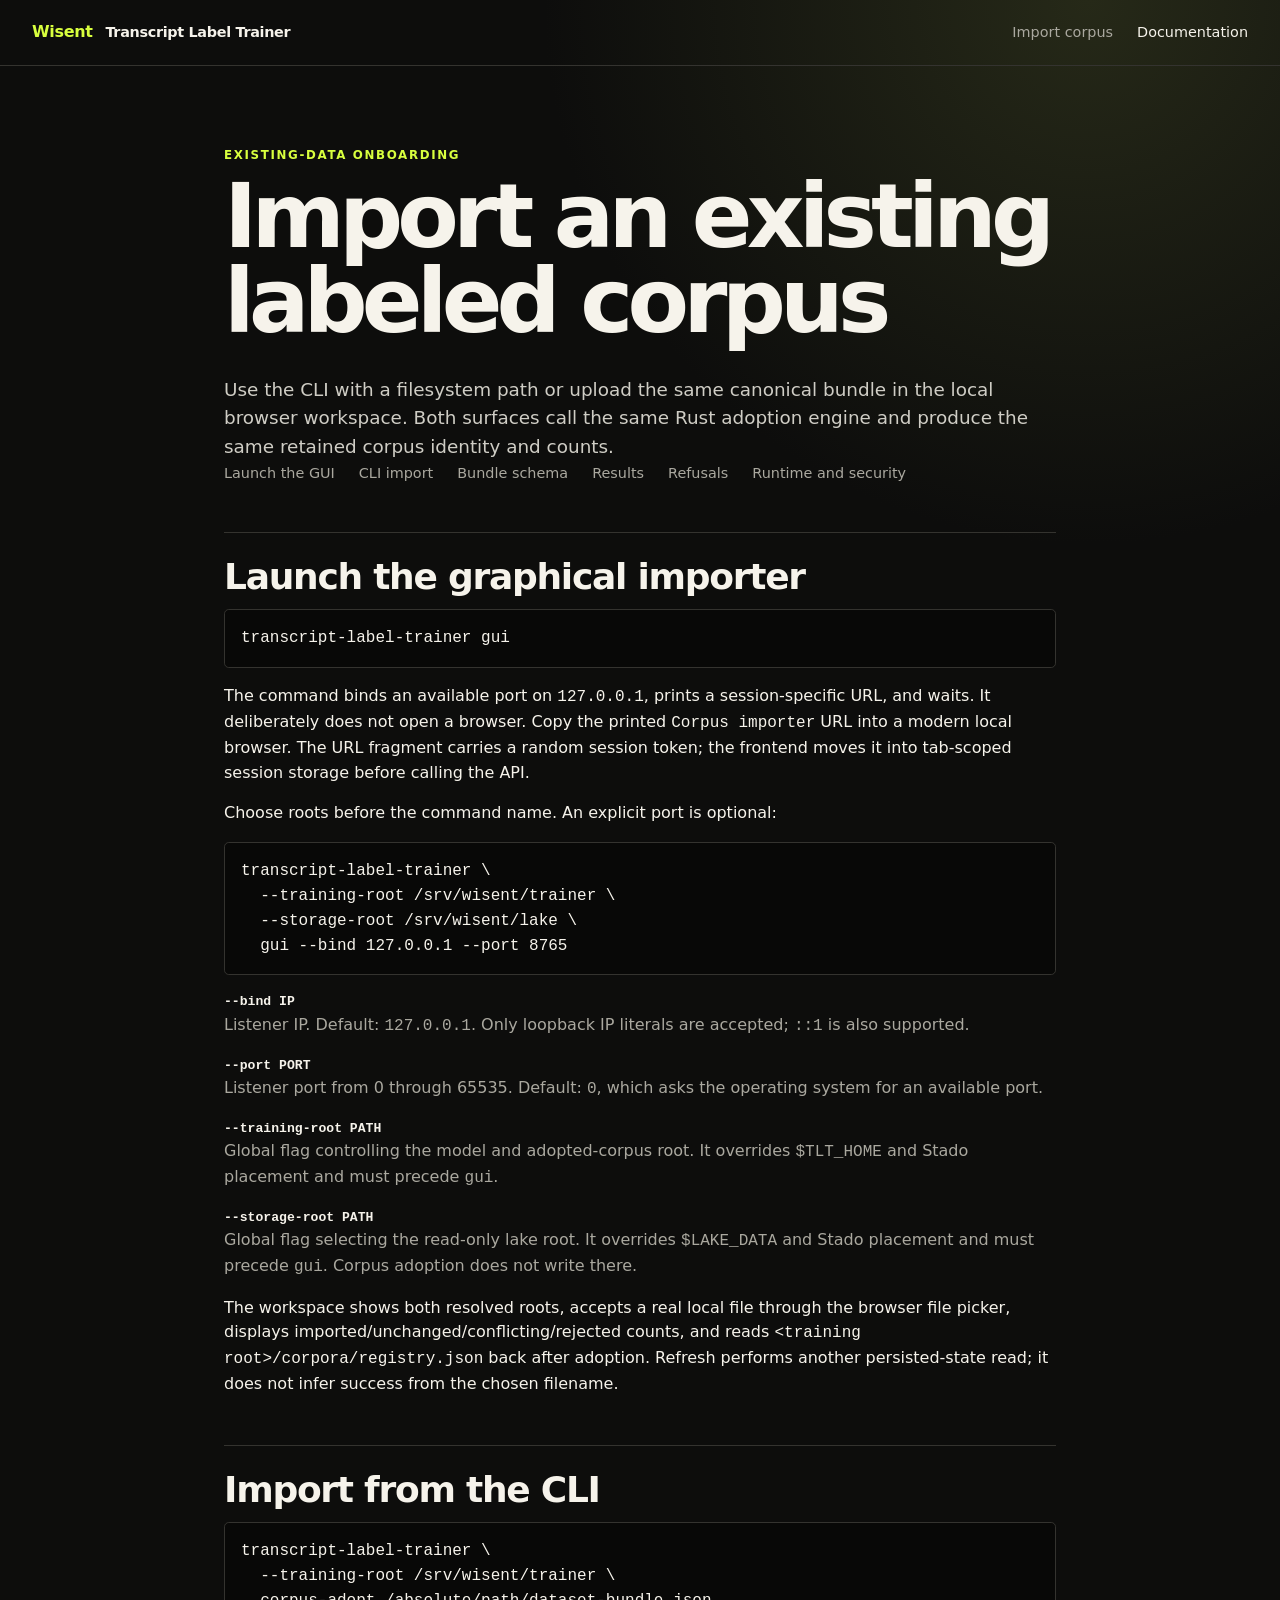
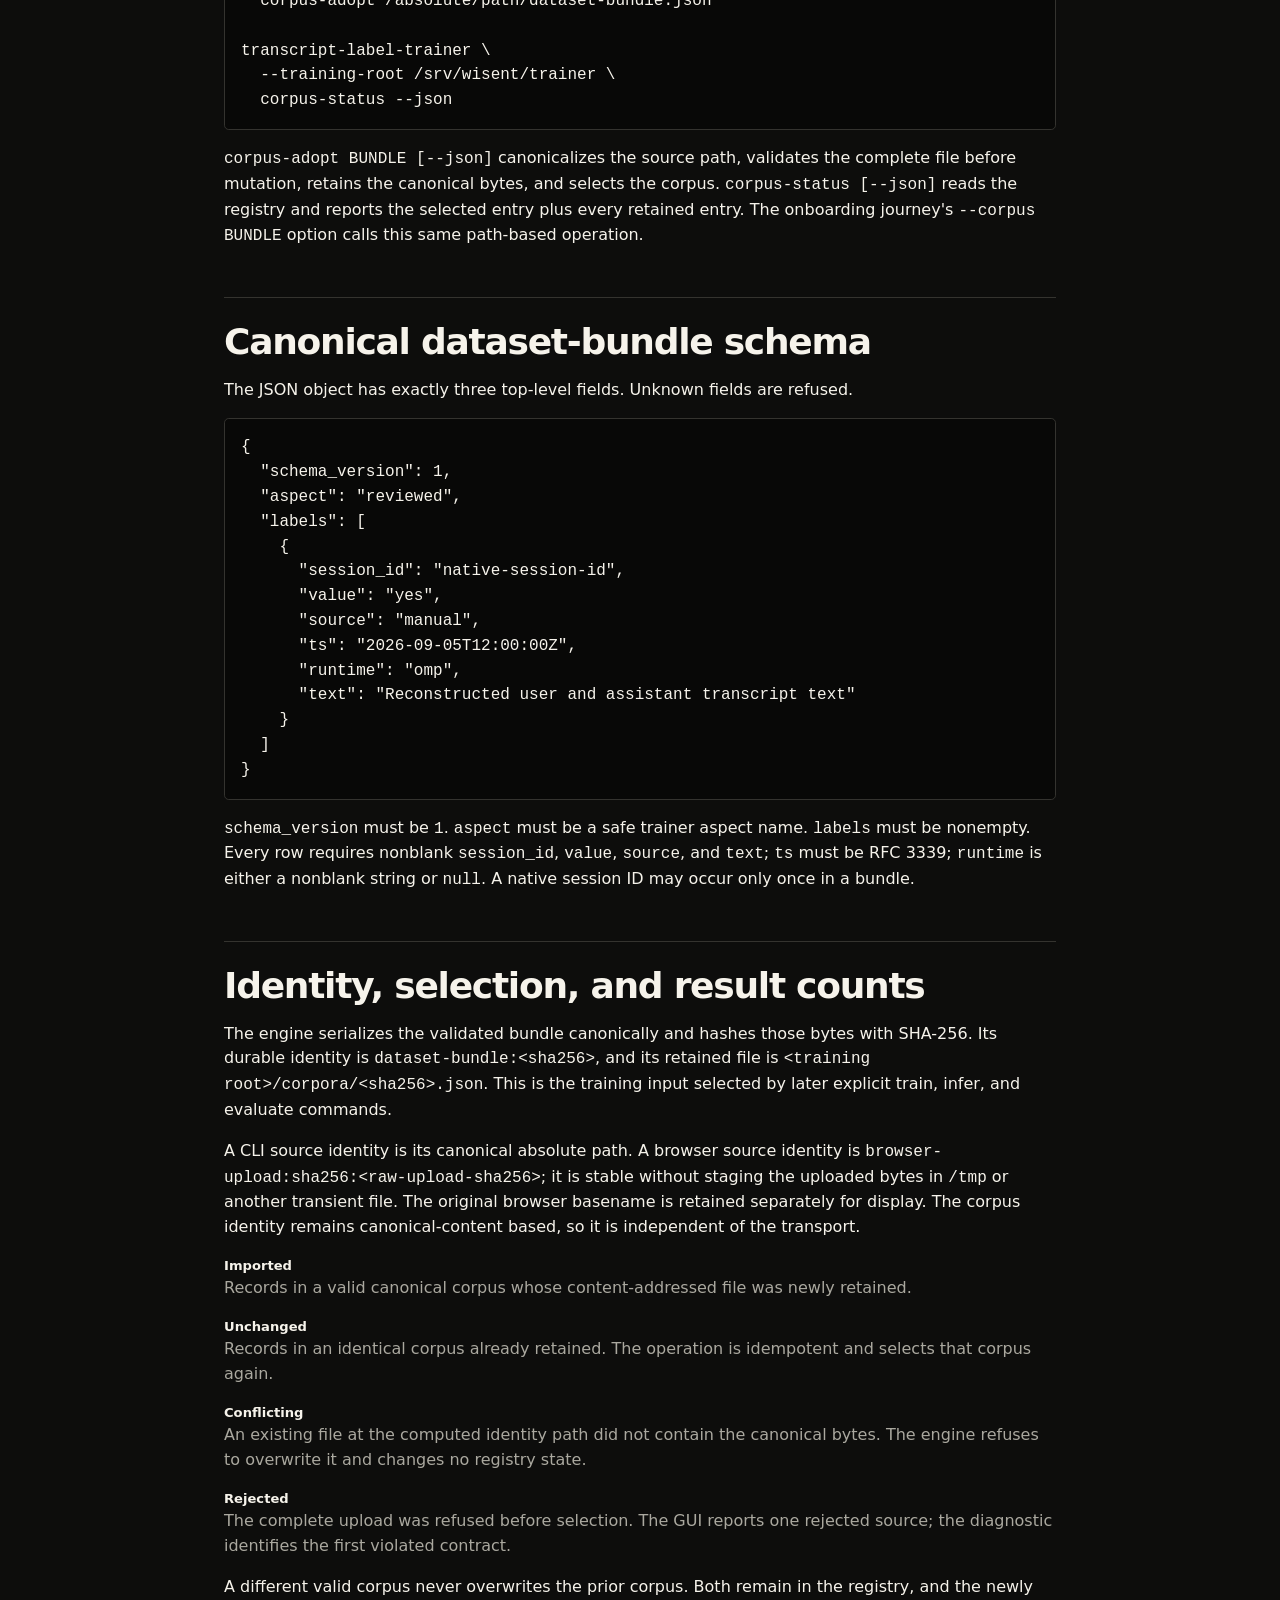
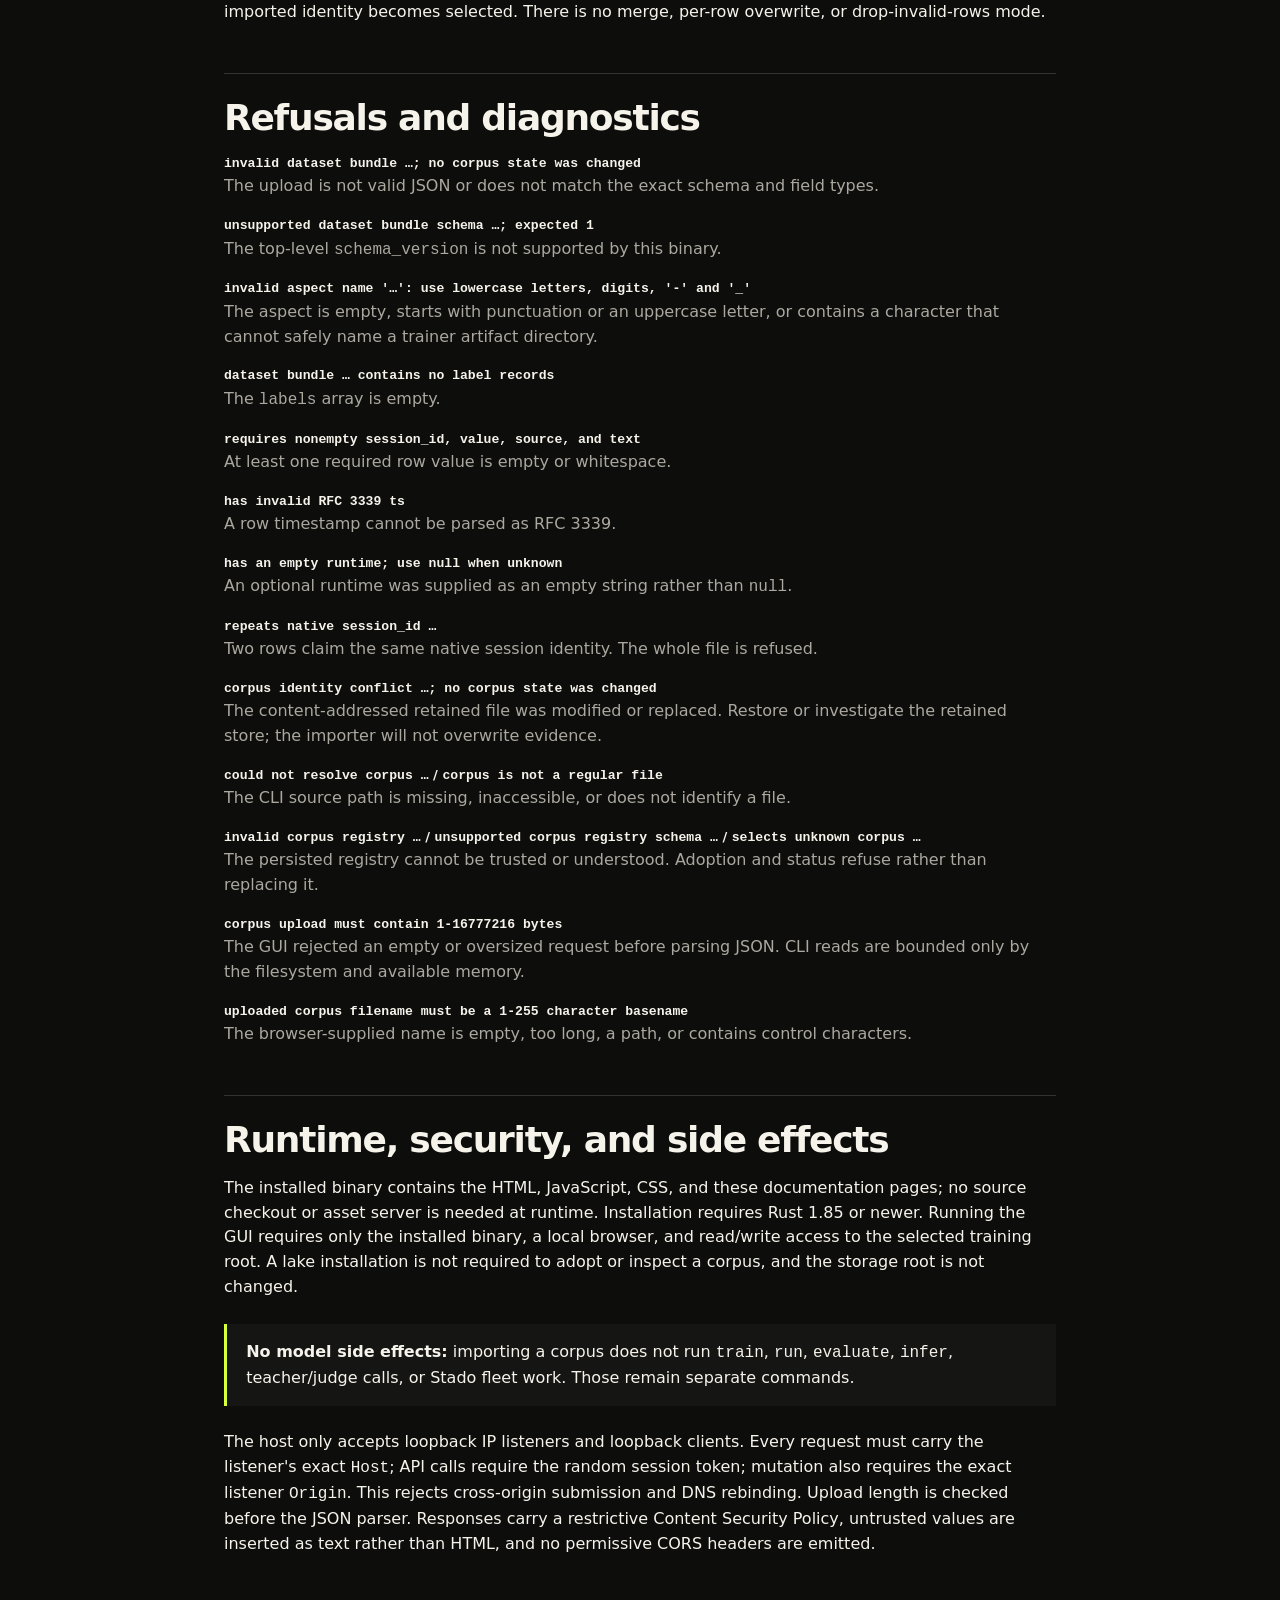
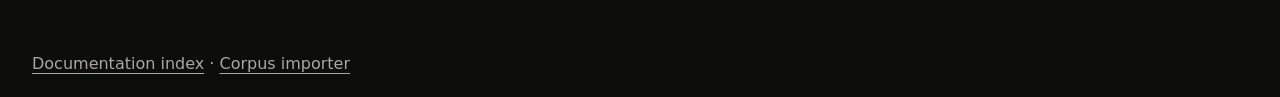
==== docs/corpus-import.html @ 2e47636c "Add graphical corpus importer" ====
<!doctype html>
<html lang="en">
<head>
  <meta charset="utf-8">
  <meta name="viewport" content="width=device-width, initial-scale=1">
  <meta name="color-scheme" content="dark">
  <title>Import an existing corpus · Transcript Label Trainer</title>
  <link rel="stylesheet" href="../web/styles.css">
</head>
<body>
  <a class="skip-link" href="#main">Skip to guide</a>
  <header class="topbar">
    <a class="brand" href="../" aria-label="Transcript Label Trainer corpus importer">Wisent <span>Transcript Label Trainer</span></a>
    <nav aria-label="Primary navigation">
      <a href="../">Import corpus</a>
      <a aria-current="page" href="index.html">Documentation</a>
    </nav>
  </header>
  <main id="main" class="docs-main prose">
    <p class="eyebrow">Existing-data onboarding</p>
    <h1>Import an existing labeled corpus</h1>
    <p class="lede">Use the CLI with a filesystem path or upload the same canonical bundle in the local browser workspace. Both surfaces call the same Rust adoption engine and produce the same retained corpus identity and counts.</p>

    <nav aria-label="On this page">
      <a href="#launch">Launch the GUI</a>
      <a href="#cli">CLI import</a>
      <a href="#schema">Bundle schema</a>
      <a href="#results">Results</a>
      <a href="#refusals">Refusals</a>
      <a href="#runtime">Runtime and security</a>
    </nav>

    <h2 id="launch">Launch the graphical importer</h2>
    <pre><code>transcript-label-trainer gui</code></pre>
    <p>The command binds an available port on <code>127.0.0.1</code>, prints a session-specific URL, and waits. It deliberately does not open a browser. Copy the printed <code>Corpus importer</code> URL into a modern local browser. The URL fragment carries a random session token; the frontend moves it into tab-scoped session storage before calling the API.</p>
    <p>Choose roots before the command name. An explicit port is optional:</p>
    <pre><code>transcript-label-trainer \
  --training-root /srv/wisent/trainer \
  --storage-root /srv/wisent/lake \
  gui --bind 127.0.0.1 --port 8765</code></pre>
    <dl class="refusals">
      <dt><code>--bind IP</code></dt><dd>Listener IP. Default: <code>127.0.0.1</code>. Only loopback IP literals are accepted; <code>::1</code> is also supported.</dd>
      <dt><code>--port PORT</code></dt><dd>Listener port from 0 through 65535. Default: <code>0</code>, which asks the operating system for an available port.</dd>
      <dt><code>--training-root PATH</code></dt><dd>Global flag controlling the model and adopted-corpus root. It overrides <code>$TLT_HOME</code> and Stado placement and must precede <code>gui</code>.</dd>
      <dt><code>--storage-root PATH</code></dt><dd>Global flag selecting the read-only lake root. It overrides <code>$LAKE_DATA</code> and Stado placement and must precede <code>gui</code>. Corpus adoption does not write there.</dd>
    </dl>
    <p>The workspace shows both resolved roots, accepts a real local file through the browser file picker, displays imported/unchanged/conflicting/rejected counts, and reads <code>&lt;training root&gt;/corpora/registry.json</code> back after adoption. Refresh performs another persisted-state read; it does not infer success from the chosen filename.</p>

    <h2 id="cli">Import from the CLI</h2>
    <pre><code>transcript-label-trainer \
  --training-root /srv/wisent/trainer \
  corpus-adopt /absolute/path/dataset-bundle.json

transcript-label-trainer \
  --training-root /srv/wisent/trainer \
  corpus-status --json</code></pre>
    <p><code>corpus-adopt BUNDLE [--json]</code> canonicalizes the source path, validates the complete file before mutation, retains the canonical bytes, and selects the corpus. <code>corpus-status [--json]</code> reads the registry and reports the selected entry plus every retained entry. The onboarding journey's <code>--corpus BUNDLE</code> option calls this same path-based operation.</p>

    <h2 id="schema">Canonical dataset-bundle schema</h2>
    <p>The JSON object has exactly three top-level fields. Unknown fields are refused.</p>
    <pre><code>{
  "schema_version": 1,
  "aspect": "reviewed",
  "labels": [
    {
      "session_id": "native-session-id",
      "value": "yes",
      "source": "manual",
      "ts": "2026-09-05T12:00:00Z",
      "runtime": "omp",
      "text": "Reconstructed user and assistant transcript text"
    }
  ]
}</code></pre>
    <p><code>schema_version</code> must be <code>1</code>. <code>aspect</code> must be a safe trainer aspect name. <code>labels</code> must be nonempty. Every row requires nonblank <code>session_id</code>, <code>value</code>, <code>source</code>, and <code>text</code>; <code>ts</code> must be RFC 3339; <code>runtime</code> is either a nonblank string or <code>null</code>. A native session ID may occur only once in a bundle.</p>

    <h2 id="results">Identity, selection, and result counts</h2>
    <p>The engine serializes the validated bundle canonically and hashes those bytes with SHA-256. Its durable identity is <code>dataset-bundle:&lt;sha256&gt;</code>, and its retained file is <code>&lt;training root&gt;/corpora/&lt;sha256&gt;.json</code>. This is the training input selected by later explicit train, infer, and evaluate commands.</p>
    <p>A CLI source identity is its canonical absolute path. A browser source identity is <code>browser-upload:sha256:&lt;raw-upload-sha256&gt;</code>; it is stable without staging the uploaded bytes in <code>/tmp</code> or another transient file. The original browser basename is retained separately for display. The corpus identity remains canonical-content based, so it is independent of the transport.</p>
    <dl class="refusals">
      <dt>Imported</dt><dd>Records in a valid canonical corpus whose content-addressed file was newly retained.</dd>
      <dt>Unchanged</dt><dd>Records in an identical corpus already retained. The operation is idempotent and selects that corpus again.</dd>
      <dt>Conflicting</dt><dd>An existing file at the computed identity path did not contain the canonical bytes. The engine refuses to overwrite it and changes no registry state.</dd>
      <dt>Rejected</dt><dd>The complete upload was refused before selection. The GUI reports one rejected source; the diagnostic identifies the first violated contract.</dd>
    </dl>
    <p>A different valid corpus never overwrites the prior corpus. Both remain in the registry, and the newly imported identity becomes selected. There is no merge, per-row overwrite, or drop-invalid-rows mode.</p>

    <h2 id="refusals">Refusals and diagnostics</h2>
    <dl class="refusals">
      <dt><code>invalid dataset bundle …; no corpus state was changed</code></dt><dd>The upload is not valid JSON or does not match the exact schema and field types.</dd>
      <dt><code>unsupported dataset bundle schema …; expected 1</code></dt><dd>The top-level <code>schema_version</code> is not supported by this binary.</dd>
      <dt><code>invalid aspect name '…': use lowercase letters, digits, '-' and '_'</code></dt><dd>The aspect is empty, starts with punctuation or an uppercase letter, or contains a character that cannot safely name a trainer artifact directory.</dd>
      <dt><code>dataset bundle … contains no label records</code></dt><dd>The <code>labels</code> array is empty.</dd>
      <dt><code>requires nonempty session_id, value, source, and text</code></dt><dd>At least one required row value is empty or whitespace.</dd>
      <dt><code>has invalid RFC 3339 ts</code></dt><dd>A row timestamp cannot be parsed as RFC 3339.</dd>
      <dt><code>has an empty runtime; use null when unknown</code></dt><dd>An optional runtime was supplied as an empty string rather than <code>null</code>.</dd>
      <dt><code>repeats native session_id …</code></dt><dd>Two rows claim the same native session identity. The whole file is refused.</dd>
      <dt><code>corpus identity conflict …; no corpus state was changed</code></dt><dd>The content-addressed retained file was modified or replaced. Restore or investigate the retained store; the importer will not overwrite evidence.</dd>
      <dt><code>could not resolve corpus …</code> / <code>corpus is not a regular file</code></dt><dd>The CLI source path is missing, inaccessible, or does not identify a file.</dd>
      <dt><code>invalid corpus registry …</code> / <code>unsupported corpus registry schema …</code> / <code>selects unknown corpus …</code></dt><dd>The persisted registry cannot be trusted or understood. Adoption and status refuse rather than replacing it.</dd>
      <dt><code>corpus upload must contain 1-16777216 bytes</code></dt><dd>The GUI rejected an empty or oversized request before parsing JSON. CLI reads are bounded only by the filesystem and available memory.</dd>
      <dt><code>uploaded corpus filename must be a 1-255 character basename</code></dt><dd>The browser-supplied name is empty, too long, a path, or contains control characters.</dd>
    </dl>

    <h2 id="runtime">Runtime, security, and side effects</h2>
    <p>The installed binary contains the HTML, JavaScript, CSS, and these documentation pages; no source checkout or asset server is needed at runtime. Installation requires Rust 1.85 or newer. Running the GUI requires only the installed binary, a local browser, and read/write access to the selected training root. A lake installation is not required to adopt or inspect a corpus, and the storage root is not changed.</p>
    <div class="callout"><strong>No model side effects:</strong> importing a corpus does not run <code>train</code>, <code>run</code>, <code>evaluate</code>, <code>infer</code>, teacher/judge calls, or Stado fleet work. Those remain separate commands.</div>
    <p>The host only accepts loopback IP listeners and loopback clients. Every request must carry the listener's exact <code>Host</code>; API calls require the random session token; mutation also requires the exact listener <code>Origin</code>. This rejects cross-origin submission and DNS rebinding. Upload length is checked before the JSON parser. Responses carry a restrictive Content Security Policy, untrusted values are inserted as text rather than HTML, and no permissive CORS headers are emitted.</p>
  </main>
  <footer><p><a href="index.html">Documentation index</a> · <a href="../">Corpus importer</a></p></footer>
</body>
</html>
---- web/styles.css ----
:root {
  color-scheme: dark;
  --ink: #f6f3eb;
  --muted: #aaa89f;
  --surface: #151514;
  --surface-raised: #1c1c1a;
  --line: #34332f;
  --accent: #d8ff3e;
  --accent-ink: #11120d;
  --danger: #ff8f80;
  --success: #afff75;
  font-family: Inter, ui-sans-serif, system-ui, -apple-system, BlinkMacSystemFont, "Segoe UI", sans-serif;
}

* { box-sizing: border-box; }
html { background: #0d0d0c; }
body { margin: 0; color: var(--ink); background: radial-gradient(circle at 85% 0%, #262918 0, #0d0d0c 34rem); line-height: 1.55; }
a { color: inherit; text-underline-offset: .25em; }
a:hover { color: var(--accent); }
code { font-family: "SFMono-Regular", Consolas, monospace; overflow-wrap: anywhere; }
.skip-link { position: fixed; left: 1rem; top: -5rem; z-index: 10; padding: .7rem 1rem; background: var(--accent); color: var(--accent-ink); }
.skip-link:focus { top: 1rem; }
.topbar { display: flex; justify-content: space-between; align-items: center; gap: 2rem; max-width: 82rem; margin: auto; padding: 1.25rem 2rem; border-bottom: 1px solid var(--line); }
.brand { display: flex; gap: .8rem; align-items: baseline; color: var(--accent); font-weight: 800; text-decoration: none; letter-spacing: -.02em; }
.brand span { color: var(--ink); font-size: .9rem; font-weight: 600; }
nav { display: flex; gap: 1.5rem; }
nav a { color: var(--muted); text-decoration: none; font-size: .9rem; }
nav a[aria-current="page"] { color: var(--ink); }
main { max-width: 82rem; margin: auto; padding: 5rem 2rem 3rem; }
.hero { max-width: 60rem; margin-bottom: 3.5rem; }
.eyebrow { margin: 0 0 .6rem; color: var(--accent); font-size: .74rem; font-weight: 800; letter-spacing: .14em; text-transform: uppercase; }
h1 { max-width: 18ch; margin: 0; font-size: clamp(3rem, 7vw, 6.6rem); line-height: .95; letter-spacing: -.065em; }
h2 { margin: 0 0 .7rem; font-size: clamp(1.5rem, 3vw, 2.25rem); line-height: 1.1; letter-spacing: -.035em; }
.lede { max-width: 52rem; margin: 2rem 0 0; color: #cfcdc5; font-size: 1.15rem; }
.placement { display: grid; grid-template-columns: minmax(14rem, .7fr) 2fr; gap: 2rem; padding: 1.4rem 0; border-top: 1px solid var(--line); border-bottom: 1px solid var(--line); }
.placement dl { display: grid; gap: .8rem; margin: 0; }
.placement dl div, .report-detail div { display: grid; grid-template-columns: 8rem 1fr; gap: 1rem; }
dt { color: var(--muted); font-size: .82rem; }
dd { margin: 0; }
.muted, .policy, .registry { color: var(--muted); }
.workspace { display: grid; grid-template-columns: 1.2fr 1fr; gap: 1rem; margin: 1rem 0; }
.panel { display: grid; grid-template-columns: 2.4rem 1fr; gap: 1rem; min-width: 0; padding: 2rem; background: color-mix(in srgb, var(--surface-raised) 94%, transparent); border: 1px solid var(--line); border-radius: .45rem; }
.step { display: grid; place-items: center; width: 2rem; height: 2rem; border: 1px solid #5a5a51; border-radius: 50%; color: var(--accent); font-weight: 700; }
.file-picker { display: grid; gap: .65rem; margin: 1.5rem 0 1rem; padding: 1.25rem; background: #10100f; border: 1px dashed #5c5b53; border-radius: .35rem; }
.file-picker span { font-weight: 750; }
.file-picker input { width: 100%; color: var(--muted); }
.file-picker small { color: var(--muted); }
button { appearance: none; border: 0; border-radius: .25rem; padding: .8rem 1rem; font: inherit; font-weight: 750; cursor: pointer; }
button:focus-visible, a:focus-visible, input:focus-visible { outline: 3px solid #b9d844; outline-offset: 3px; }
button:disabled { cursor: not-allowed; opacity: .4; }
.primary { width: 100%; background: var(--accent); color: var(--accent-ink); }
.secondary { align-self: center; background: transparent; border: 1px solid #5c5b53; color: var(--ink); }
.policy { margin-bottom: 0; font-size: .88rem; }
.status { min-height: 3.2rem; margin: 1rem 0; padding: .75rem; border-left: 3px solid #77756c; background: #11110f; }
.status[data-kind="success"] { border-color: var(--success); }
.status[data-kind="error"] { border-color: var(--danger); color: #ffd0c9; }
.status[data-kind="working"] { border-color: var(--accent); }
.counts { display: grid; grid-template-columns: repeat(4, 1fr); gap: .5rem; margin: 1rem 0 2rem; }
.counts div { padding: .7rem; background: #10100f; border-top: 1px solid var(--line); }
.counts dt { font-size: .69rem; text-transform: uppercase; letter-spacing: .07em; }
.counts dd { font-size: 1.65rem; font-weight: 700; }
.report-detail { display: grid; gap: .7rem; margin: 0; }
.retained { margin-top: 1rem; padding: 2rem; border: 1px solid var(--line); border-radius: .45rem; background: var(--surface); }
.section-heading { display: flex; justify-content: space-between; gap: 2rem; }
.table-wrap { overflow-x: auto; margin-top: 1.5rem; }
table { width: 100%; border-collapse: collapse; font-size: .84rem; }
th, td { padding: .8rem; border-bottom: 1px solid var(--line); text-align: left; vertical-align: top; }
thead th { color: var(--muted); font-size: .7rem; letter-spacing: .07em; text-transform: uppercase; }
tbody th { color: var(--accent); }
.registry { font-size: .78rem; }
footer { max-width: 82rem; margin: auto; padding: 1rem 2rem 3rem; color: var(--muted); }
.docs-main { max-width: 72rem; }
.docs-hero h1 { max-width: 24ch; font-size: clamp(2.8rem, 6vw, 5rem); }
.docs-grid { display: grid; grid-template-columns: repeat(2, minmax(0, 1fr)); gap: 1rem; margin-top: 3rem; }
.docs-card { padding: 1.5rem; background: var(--surface); border: 1px solid var(--line); border-radius: .4rem; }
.docs-card h2 { font-size: 1.45rem; }
.docs-card p:last-child { margin-bottom: 0; }
.prose { max-width: 56rem; }
.prose h2 { margin-top: 3rem; padding-top: 1.5rem; border-top: 1px solid var(--line); }
.prose h3 { margin-top: 2rem; }
pre { overflow-x: auto; padding: 1rem; background: #080807; border: 1px solid var(--line); border-radius: .3rem; }
.callout { margin: 1.5rem 0; padding: 1rem 1.2rem; border-left: 3px solid var(--accent); background: var(--surface); }
.refusals dt { margin-top: 1rem; color: var(--ink); font-weight: 750; }
.refusals dd { color: var(--muted); }
@media (max-width: 760px) {
  .topbar, .section-heading { align-items: flex-start; flex-direction: column; }
  main { padding-top: 3rem; }
  .workspace, .placement, .docs-grid { grid-template-columns: 1fr; }
  .counts { grid-template-columns: repeat(2, 1fr); }
  .placement dl div, .report-detail div { grid-template-columns: 1fr; gap: .15rem; }
  .panel, .retained { padding: 1.25rem; }
}
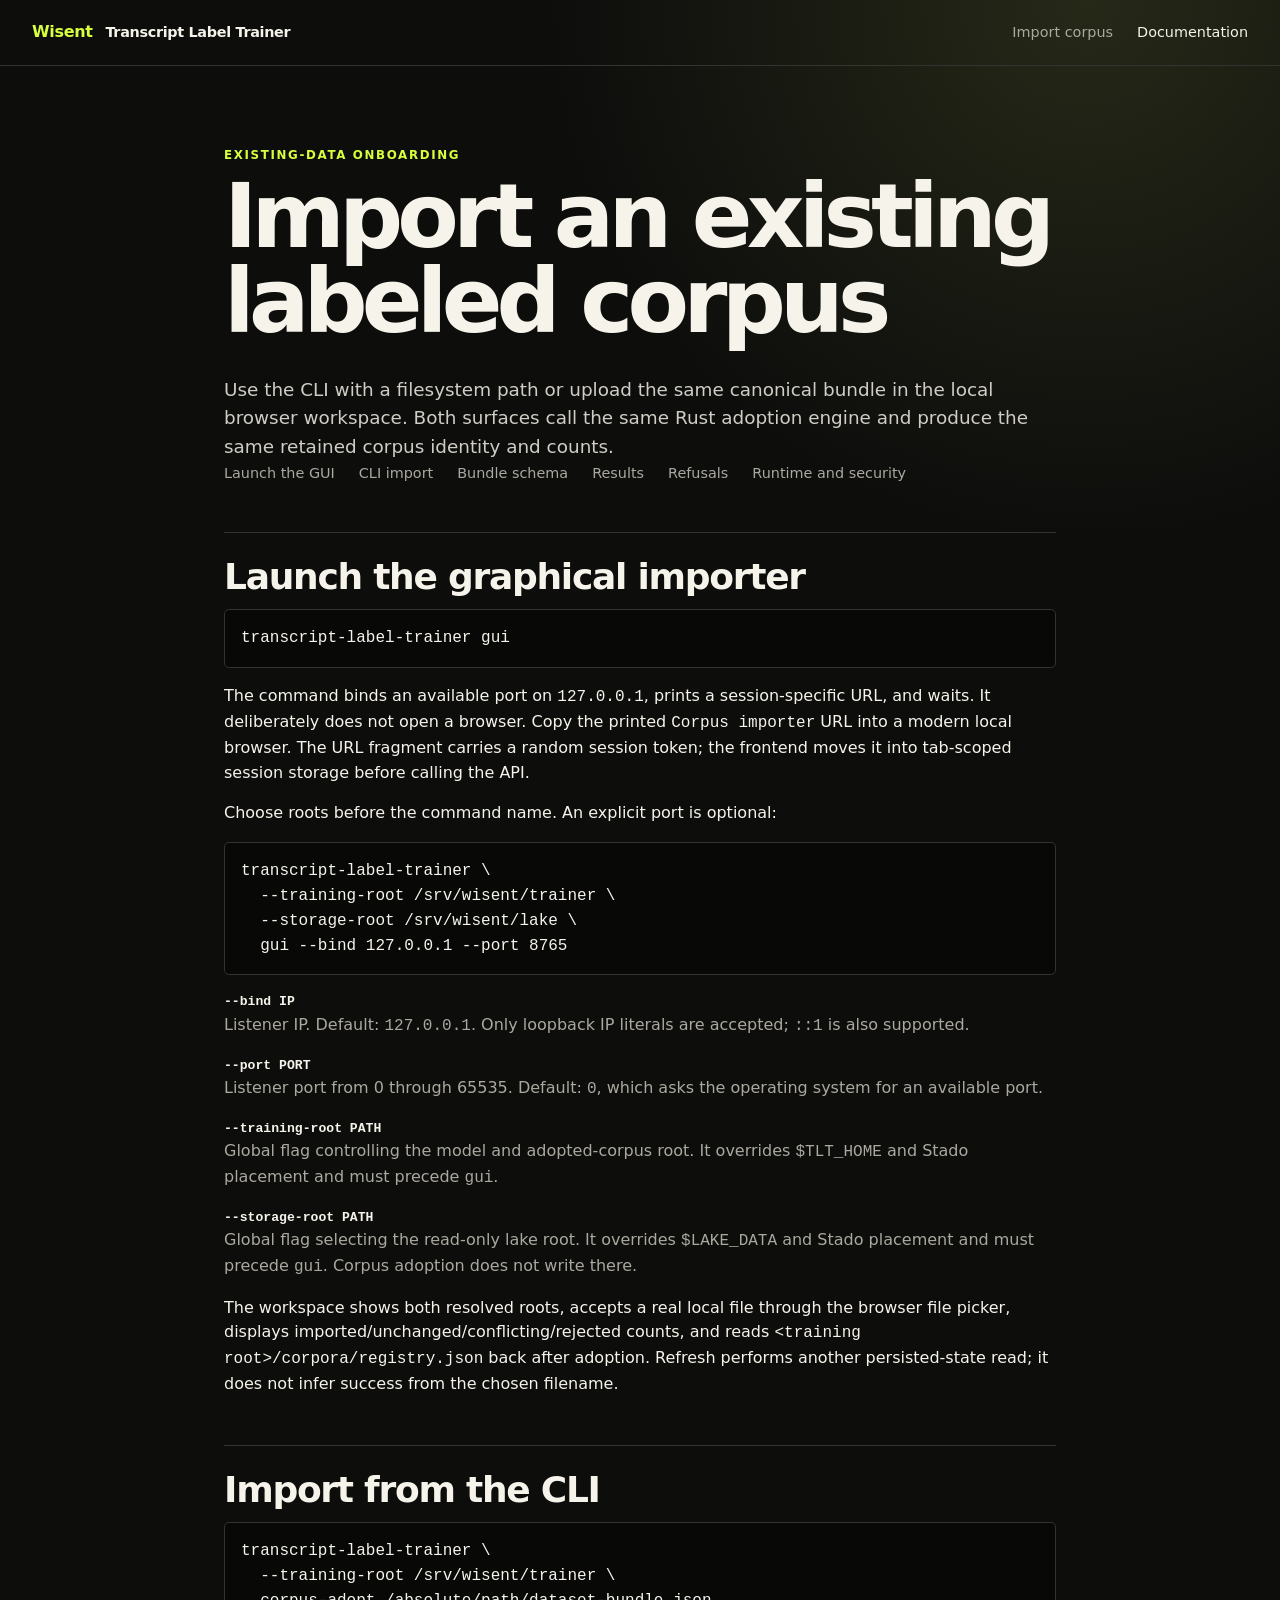
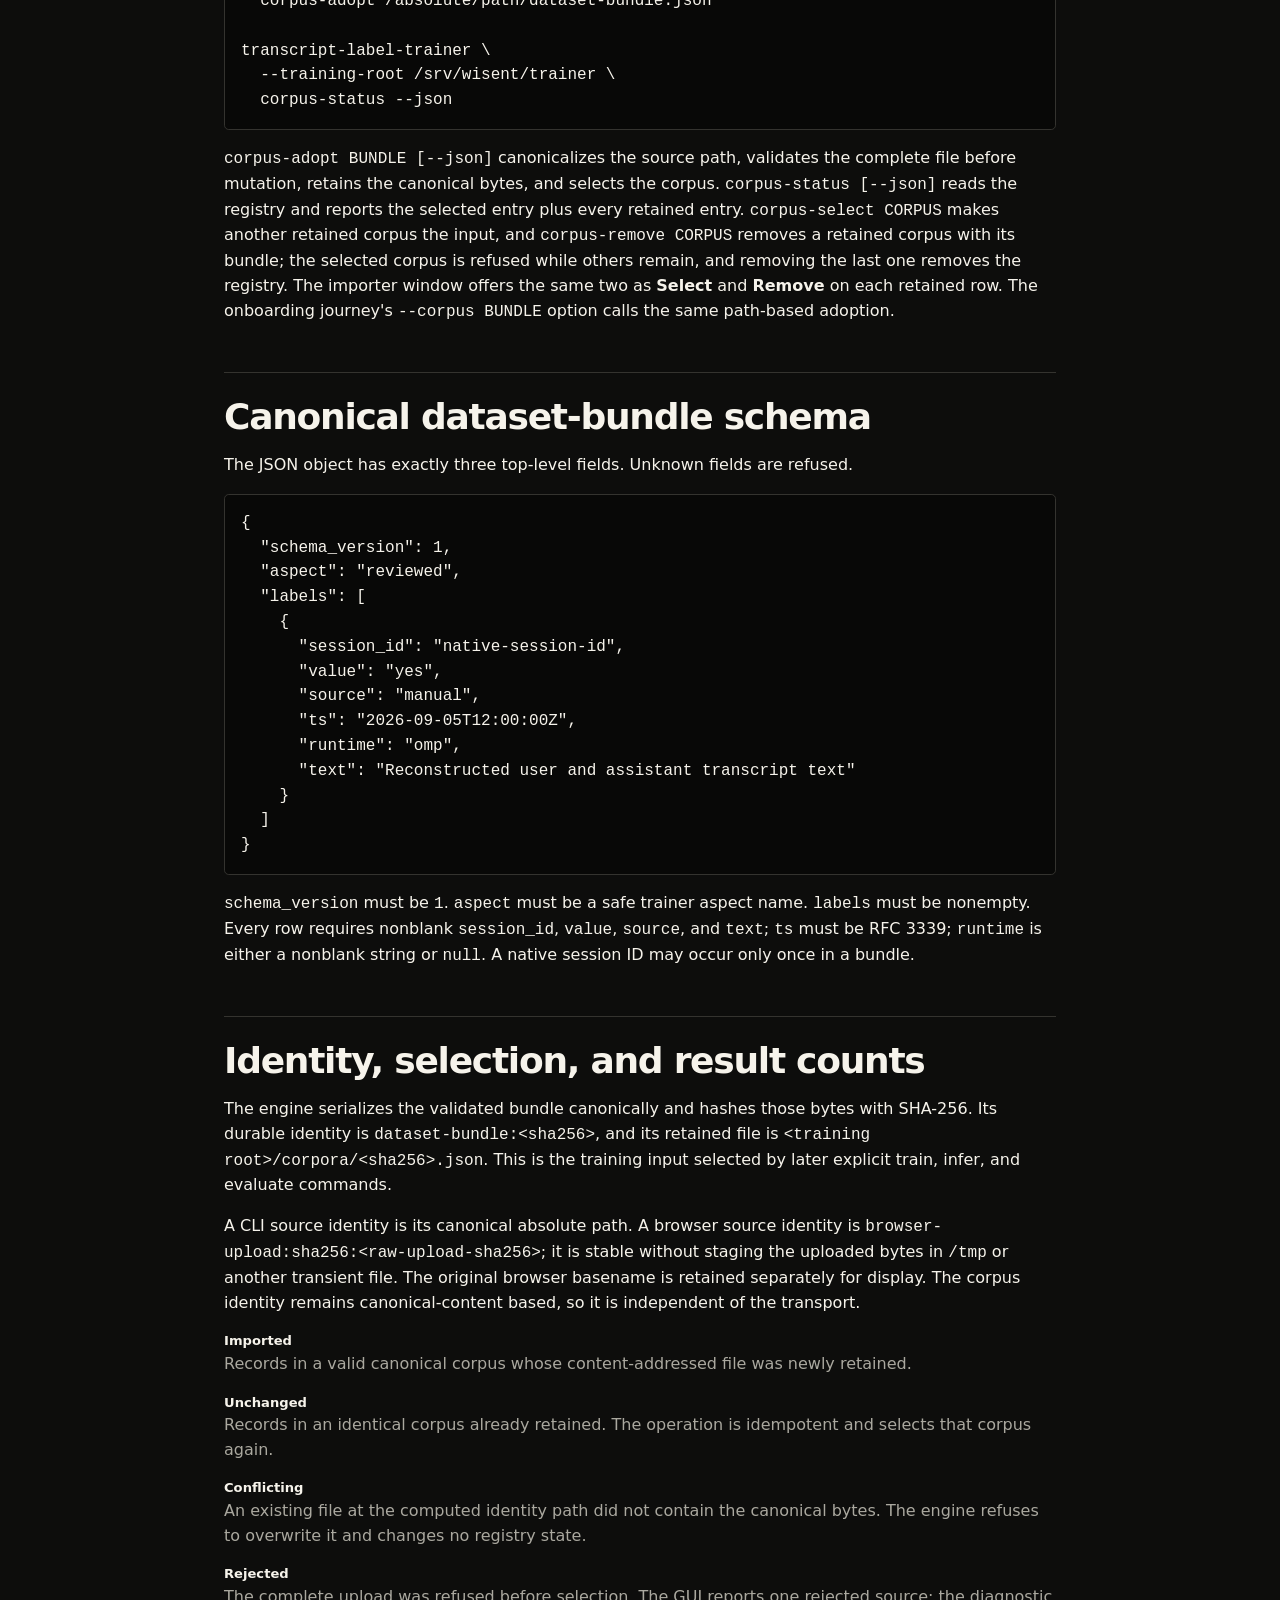
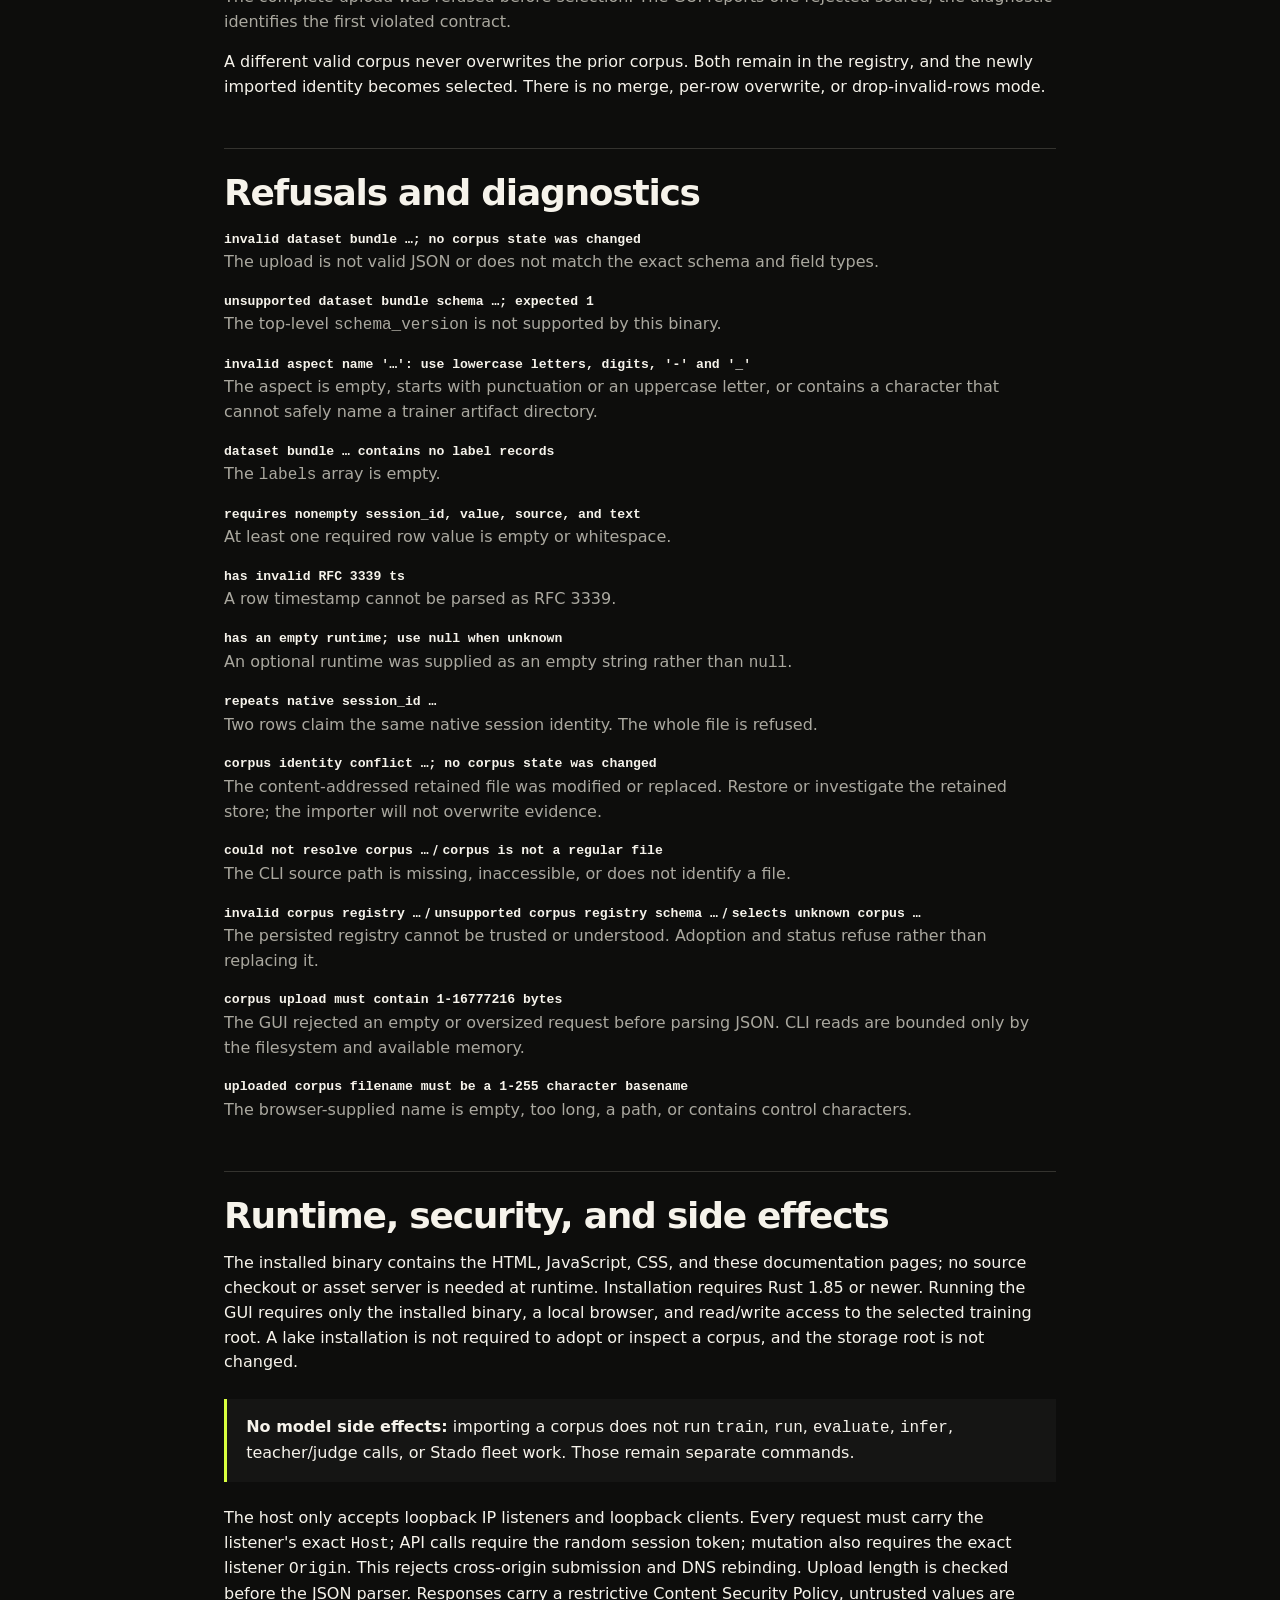
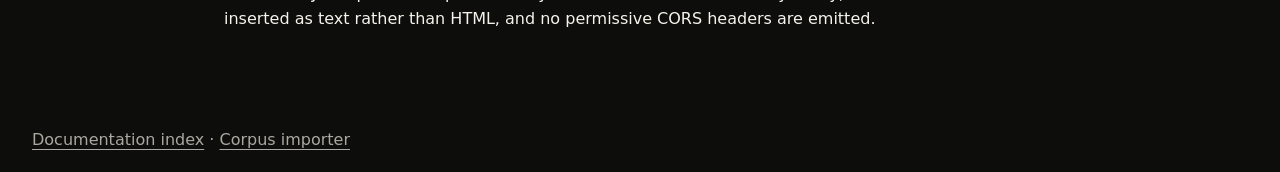
==== commit 18517dfa: "corpus-select and corpus-remove, in the CLI and as Select/Remove in the importer window: the counter" ====
--- a/docs/corpus-import.html
+++ b/docs/corpus-import.html
@@ -54,7 +54,7 @@
 transcript-label-trainer \
   --training-root /srv/wisent/trainer \
   corpus-status --json</code></pre>
-    <p><code>corpus-adopt BUNDLE [--json]</code> canonicalizes the source path, validates the complete file before mutation, retains the canonical bytes, and selects the corpus. <code>corpus-status [--json]</code> reads the registry and reports the selected entry plus every retained entry. The onboarding journey's <code>--corpus BUNDLE</code> option calls this same path-based operation.</p>
+    <p><code>corpus-adopt BUNDLE [--json]</code> canonicalizes the source path, validates the complete file before mutation, retains the canonical bytes, and selects the corpus. <code>corpus-status [--json]</code> reads the registry and reports the selected entry plus every retained entry. <code>corpus-select CORPUS</code> makes another retained corpus the input, and <code>corpus-remove CORPUS</code> removes a retained corpus with its bundle; the selected corpus is refused while others remain, and removing the last one removes the registry. The importer window offers the same two as <strong>Select</strong> and <strong>Remove</strong> on each retained row. The onboarding journey's <code>--corpus BUNDLE</code> option calls the same path-based adoption.</p>
 
     <h2 id="schema">Canonical dataset-bundle schema</h2>
     <p>The JSON object has exactly three top-level fields. Unknown fields are refused.</p>
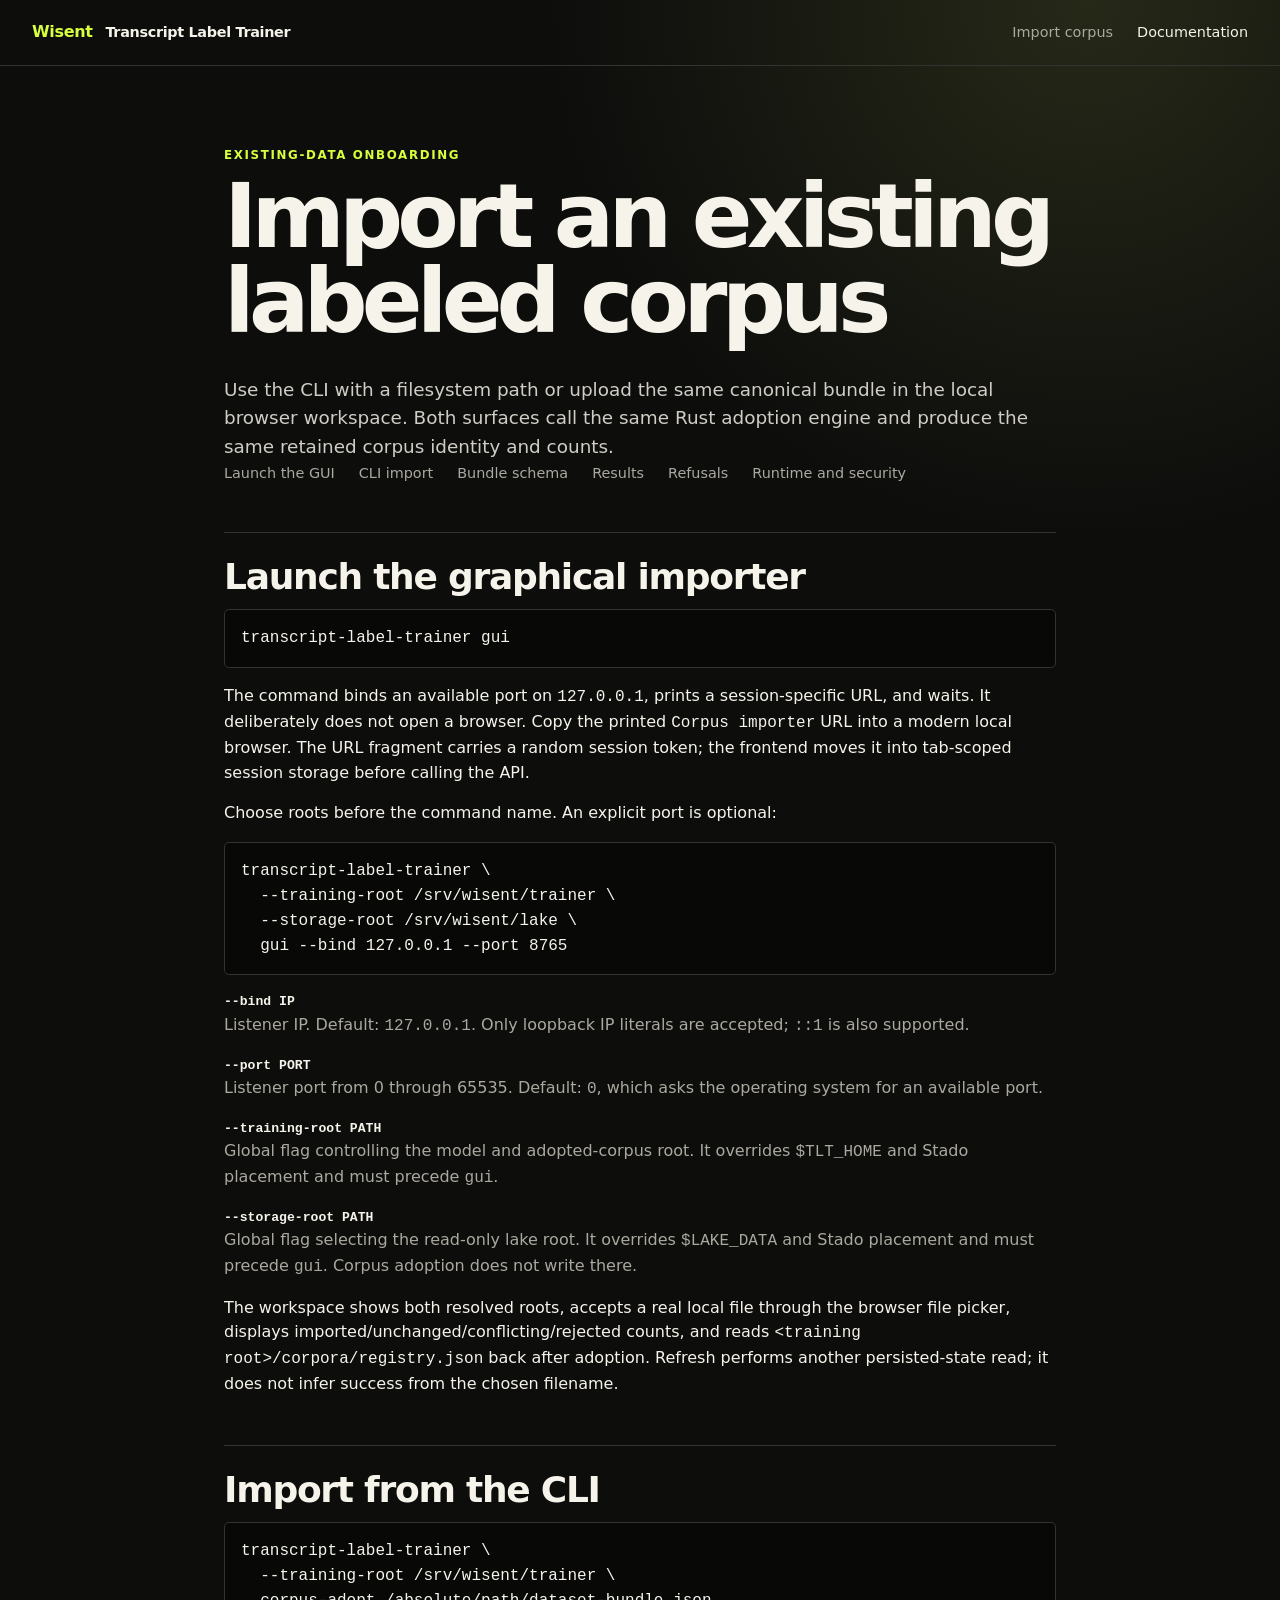
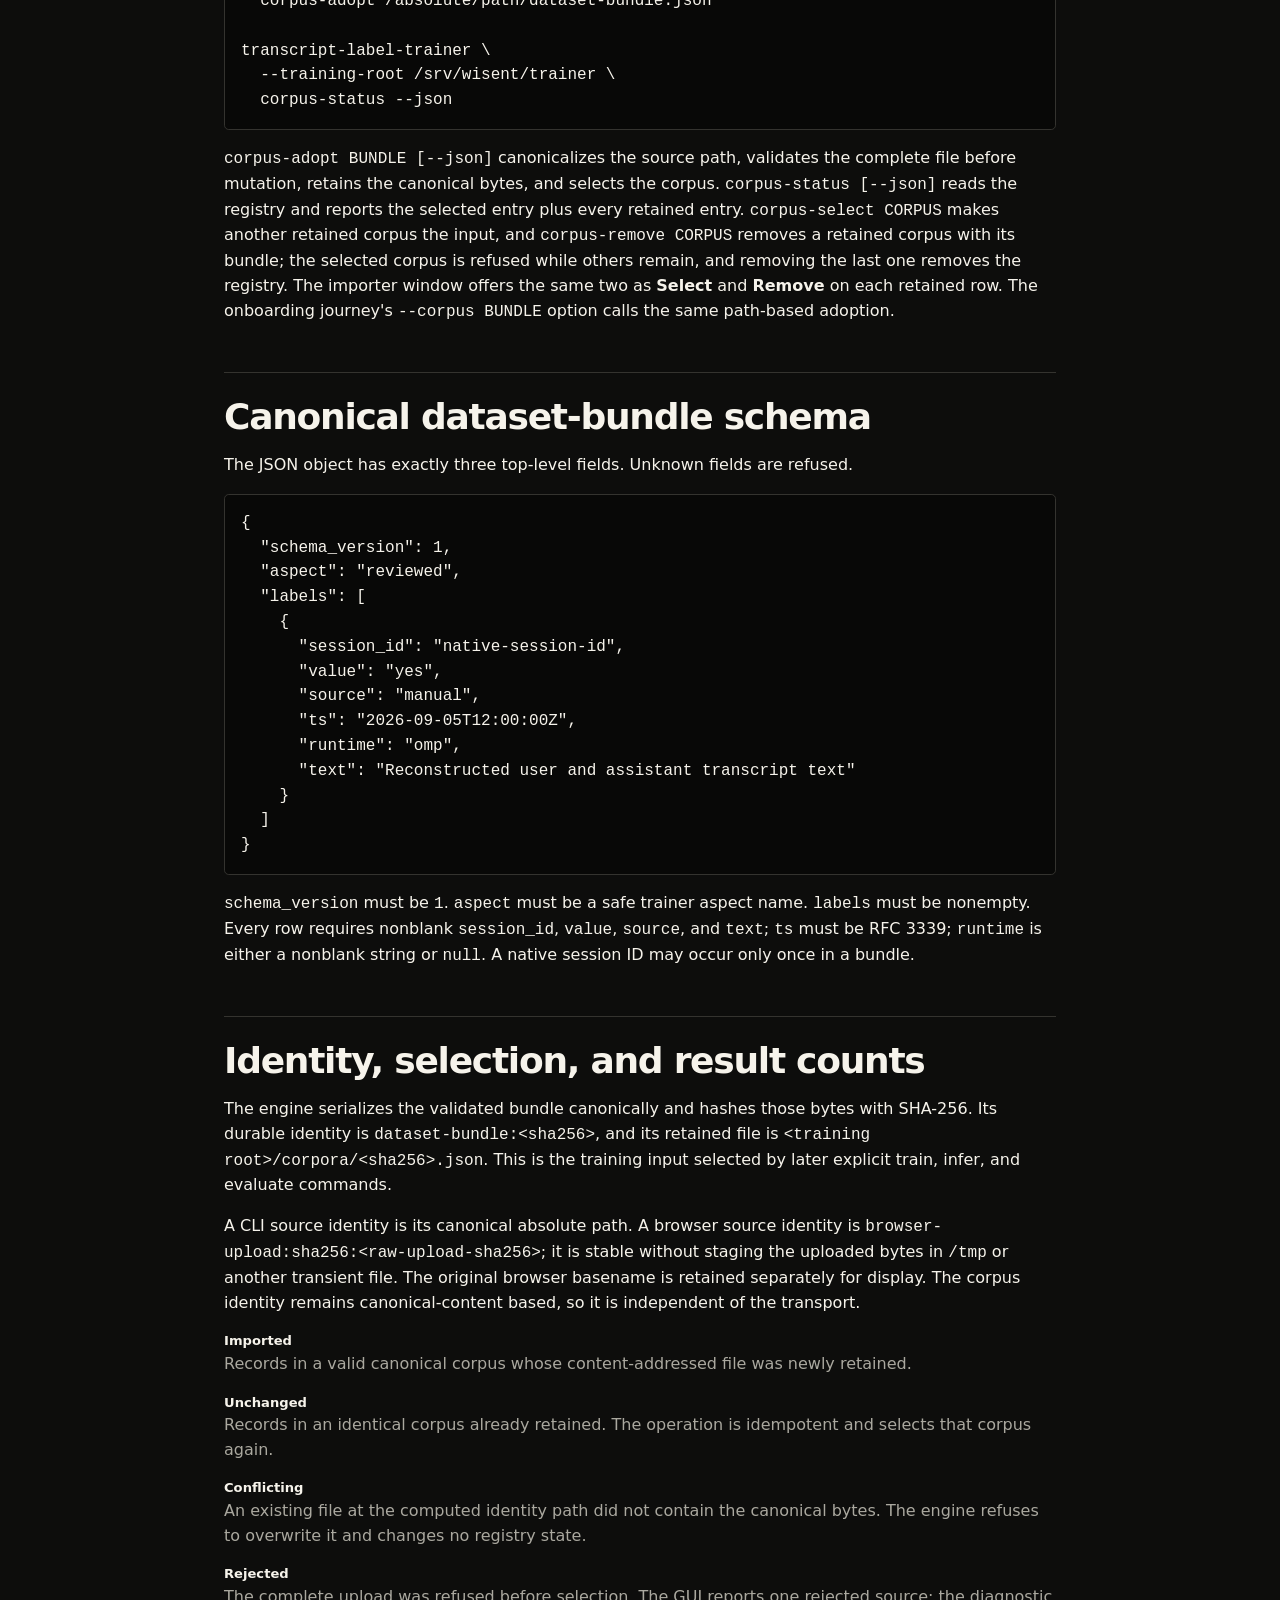
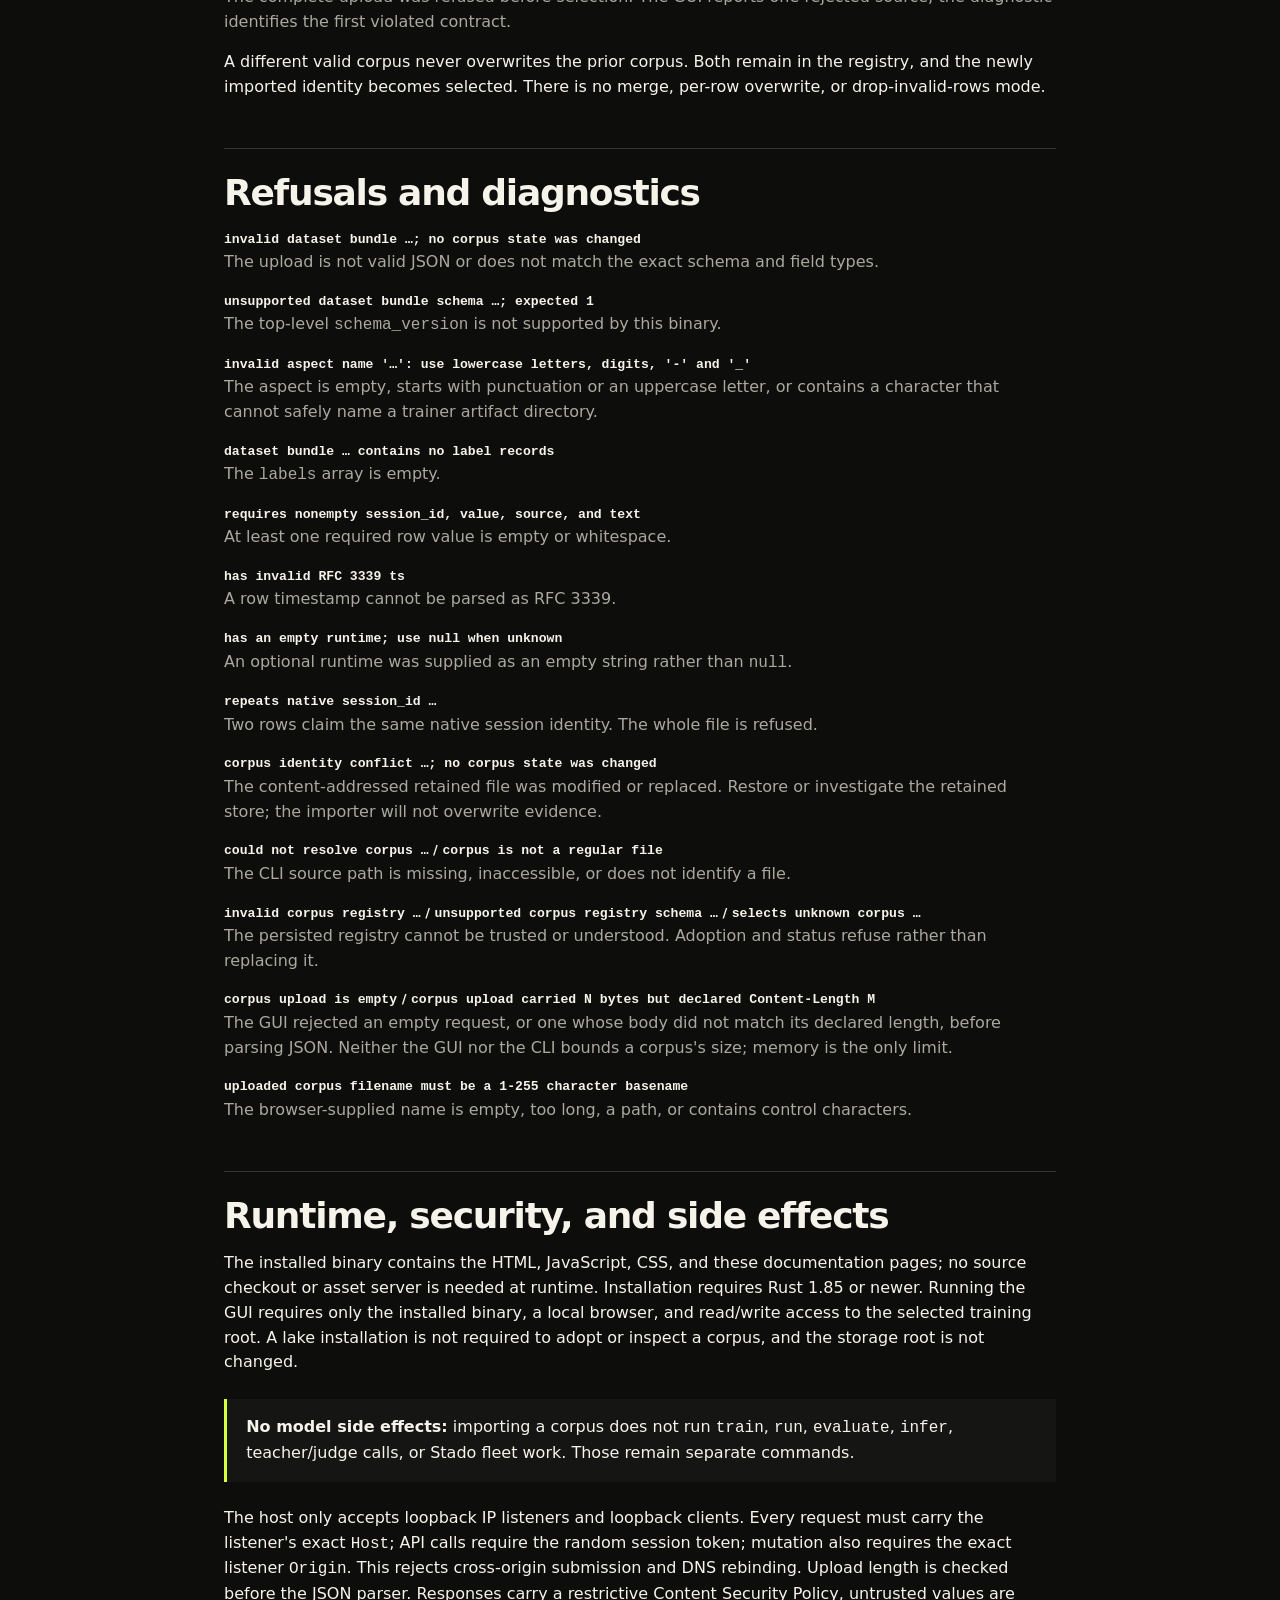
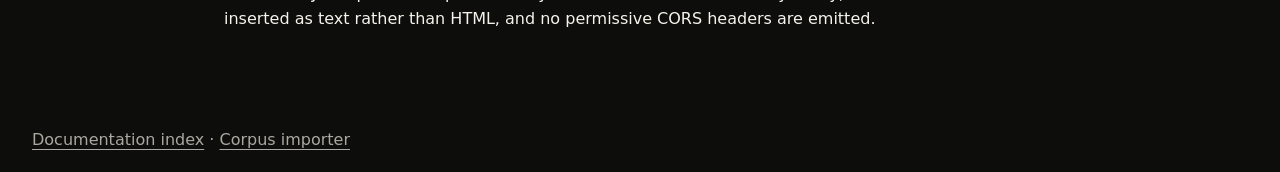
==== commit 2820c79a: "The GUI reads a corpus upload whole (no 16 MiB refusal; an empty body or one that does not match its" ====
--- a/docs/corpus-import.html
+++ b/docs/corpus-import.html
@@ -98,7 +98,7 @@
       <dt><code>corpus identity conflict …; no corpus state was changed</code></dt><dd>The content-addressed retained file was modified or replaced. Restore or investigate the retained store; the importer will not overwrite evidence.</dd>
       <dt><code>could not resolve corpus …</code> / <code>corpus is not a regular file</code></dt><dd>The CLI source path is missing, inaccessible, or does not identify a file.</dd>
       <dt><code>invalid corpus registry …</code> / <code>unsupported corpus registry schema …</code> / <code>selects unknown corpus …</code></dt><dd>The persisted registry cannot be trusted or understood. Adoption and status refuse rather than replacing it.</dd>
-      <dt><code>corpus upload must contain 1-16777216 bytes</code></dt><dd>The GUI rejected an empty or oversized request before parsing JSON. CLI reads are bounded only by the filesystem and available memory.</dd>
+      <dt><code>corpus upload is empty</code> / <code>corpus upload carried N bytes but declared Content-Length M</code></dt><dd>The GUI rejected an empty request, or one whose body did not match its declared length, before parsing JSON. Neither the GUI nor the CLI bounds a corpus's size; memory is the only limit.</dd>
       <dt><code>uploaded corpus filename must be a 1-255 character basename</code></dt><dd>The browser-supplied name is empty, too long, a path, or contains control characters.</dd>
     </dl>
 
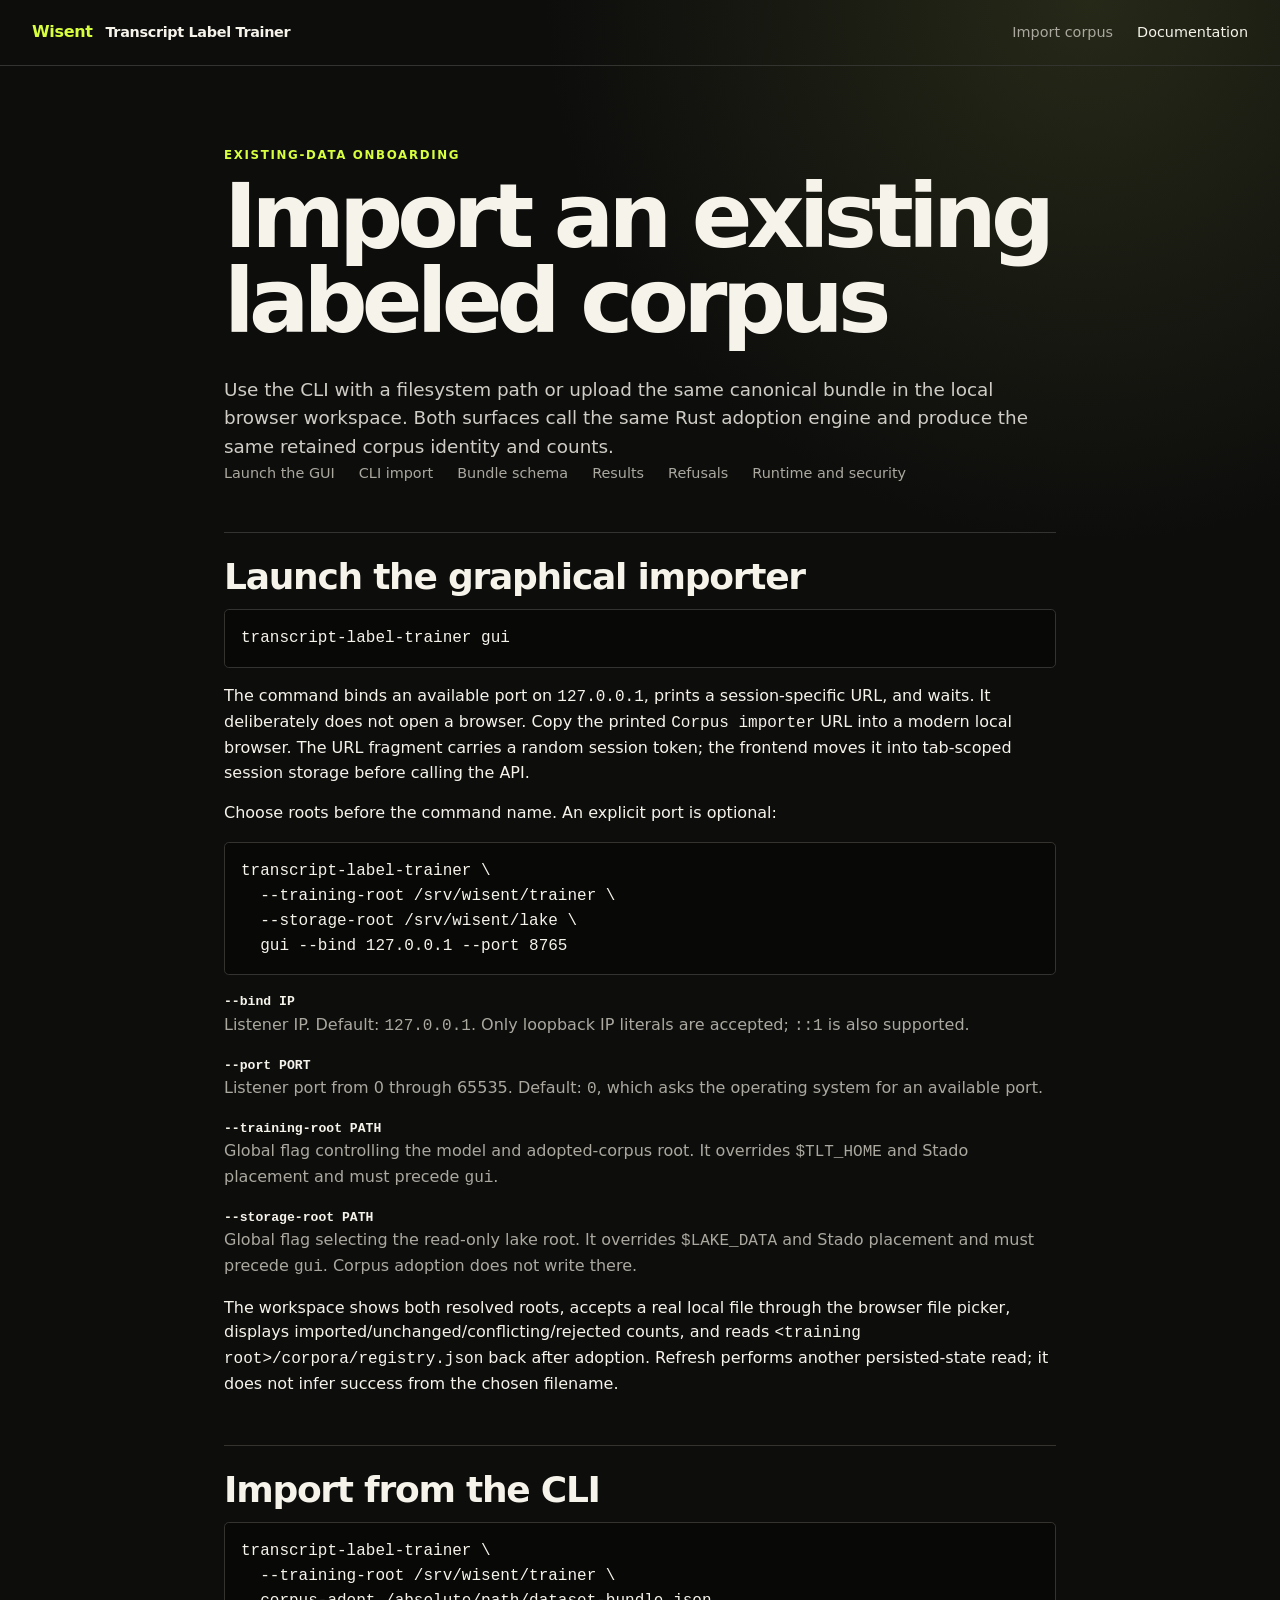
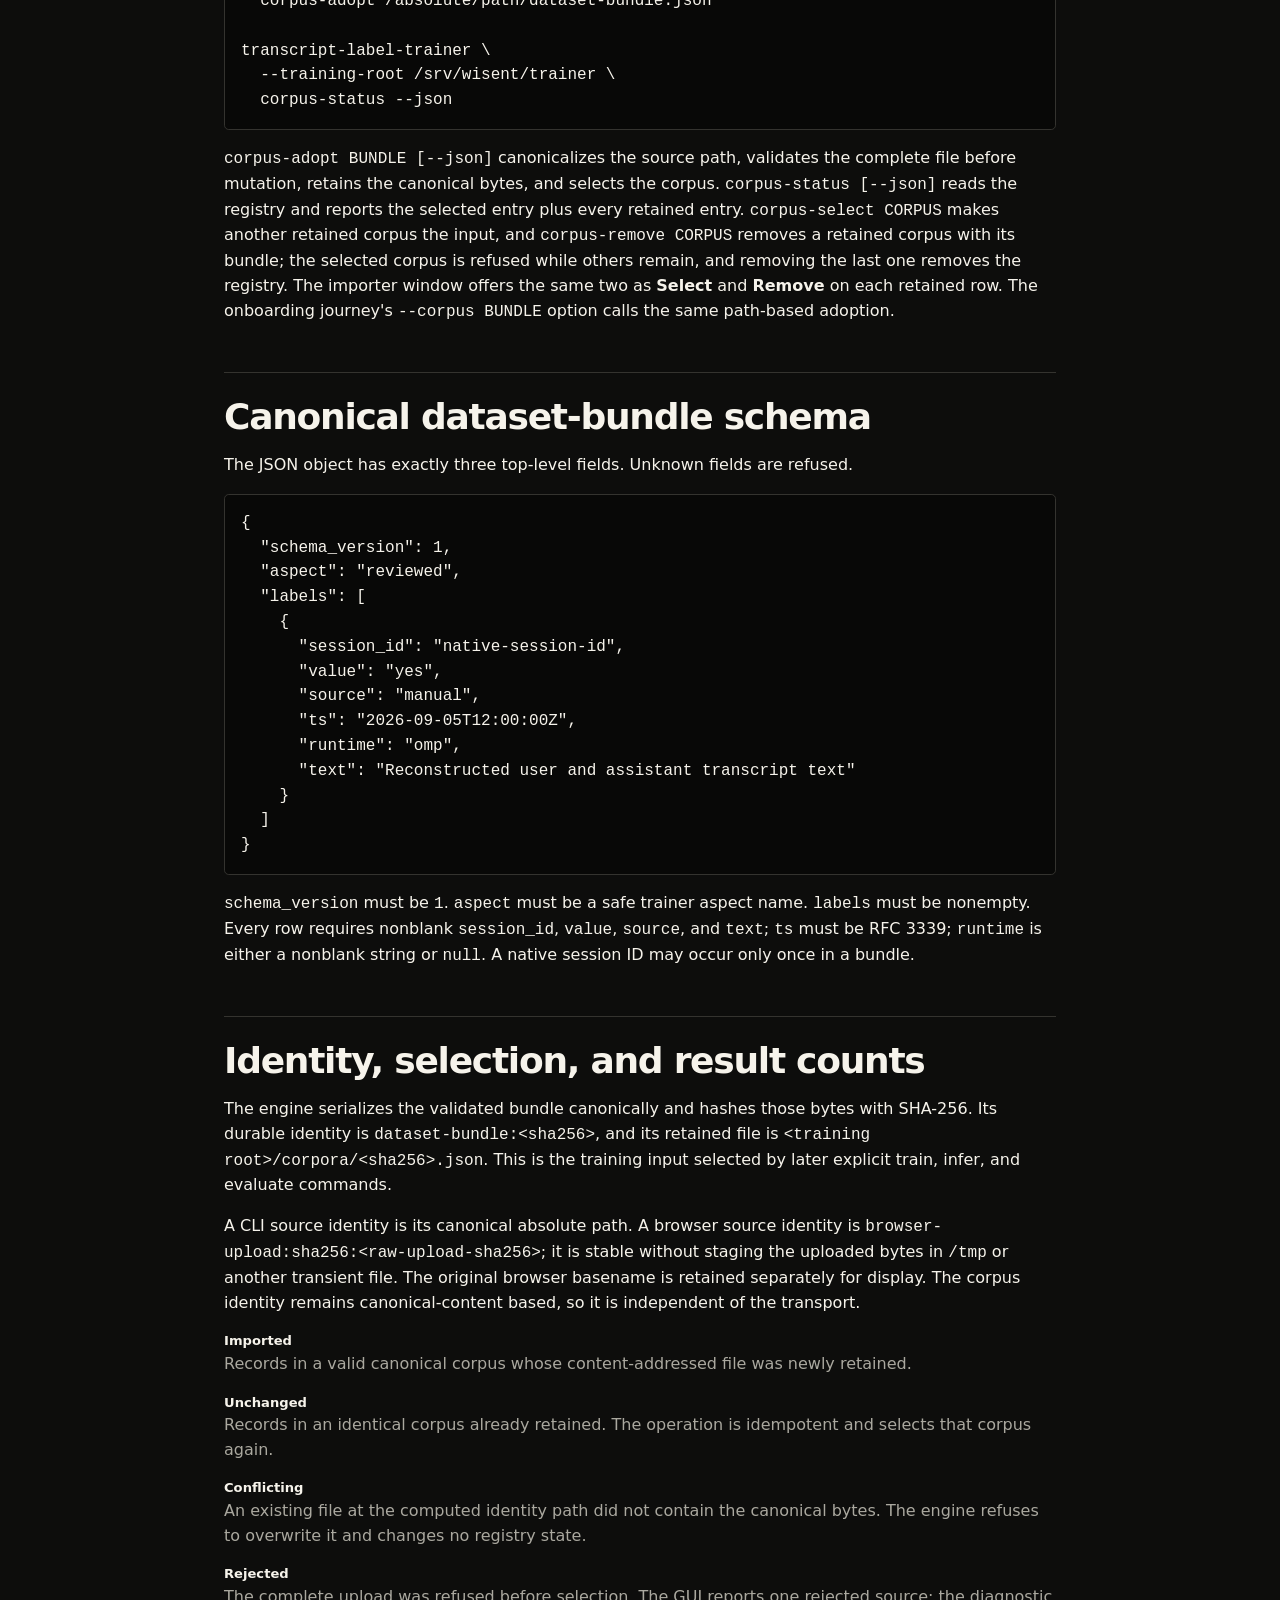
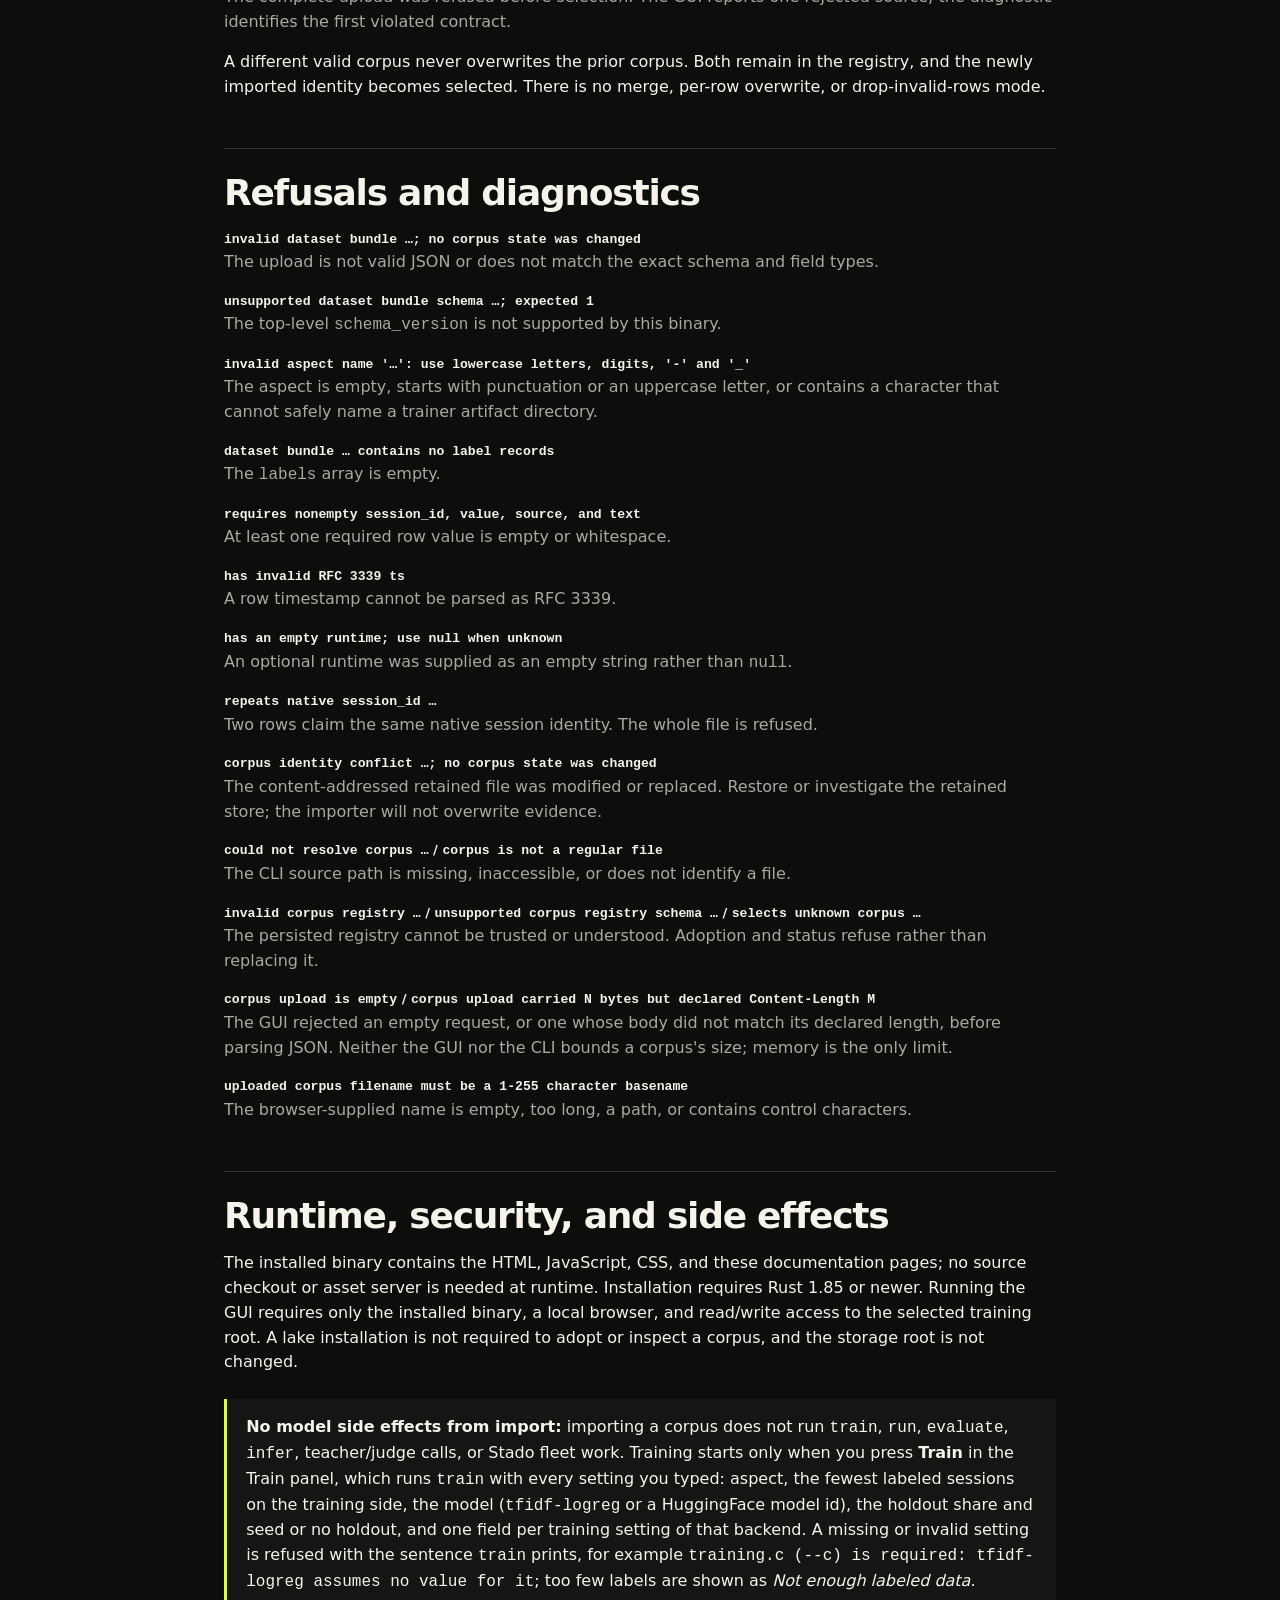
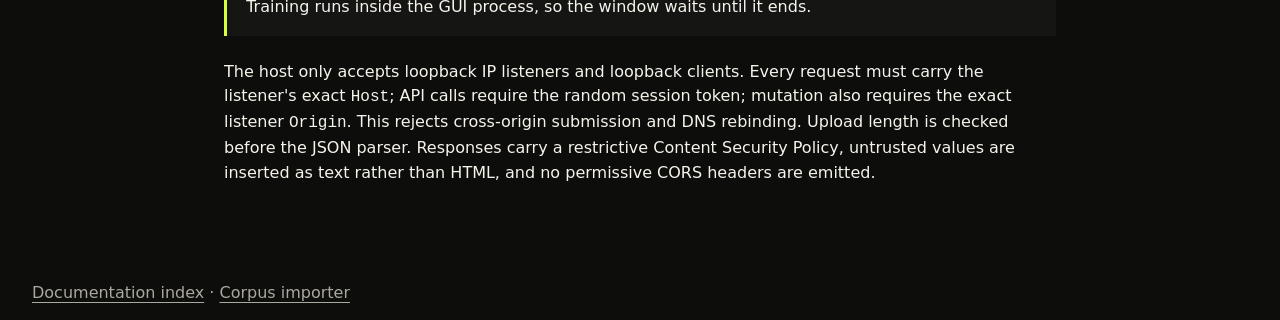
==== commit f92d90a5: "GUI Train panel: POST /api/train runs train with every stated setting (aspect, min_labeled_sessions," ====
--- a/docs/corpus-import.html
+++ b/docs/corpus-import.html
@@ -104,7 +104,7 @@
 
     <h2 id="runtime">Runtime, security, and side effects</h2>
     <p>The installed binary contains the HTML, JavaScript, CSS, and these documentation pages; no source checkout or asset server is needed at runtime. Installation requires Rust 1.85 or newer. Running the GUI requires only the installed binary, a local browser, and read/write access to the selected training root. A lake installation is not required to adopt or inspect a corpus, and the storage root is not changed.</p>
-    <div class="callout"><strong>No model side effects:</strong> importing a corpus does not run <code>train</code>, <code>run</code>, <code>evaluate</code>, <code>infer</code>, teacher/judge calls, or Stado fleet work. Those remain separate commands.</div>
+    <div class="callout"><strong>No model side effects from import:</strong> importing a corpus does not run <code>train</code>, <code>run</code>, <code>evaluate</code>, <code>infer</code>, teacher/judge calls, or Stado fleet work. Training starts only when you press <strong>Train</strong> in the Train panel, which runs <code>train</code> with every setting you typed: aspect, the fewest labeled sessions on the training side, the model (<code>tfidf-logreg</code> or a HuggingFace model id), the holdout share and seed or no holdout, and one field per training setting of that backend. A missing or invalid setting is refused with the sentence <code>train</code> prints, for example <code>training.c (--c) is required: tfidf-logreg assumes no value for it</code>; too few labels are shown as <em>Not enough labeled data</em>. Training runs inside the GUI process, so the window waits until it ends.</div>
     <p>The host only accepts loopback IP listeners and loopback clients. Every request must carry the listener's exact <code>Host</code>; API calls require the random session token; mutation also requires the exact listener <code>Origin</code>. This rejects cross-origin submission and DNS rebinding. Upload length is checked before the JSON parser. Responses carry a restrictive Content Security Policy, untrusted values are inserted as text rather than HTML, and no permissive CORS headers are emitted.</p>
   </main>
   <footer><p><a href="index.html">Documentation index</a> · <a href="../">Corpus importer</a></p></footer>
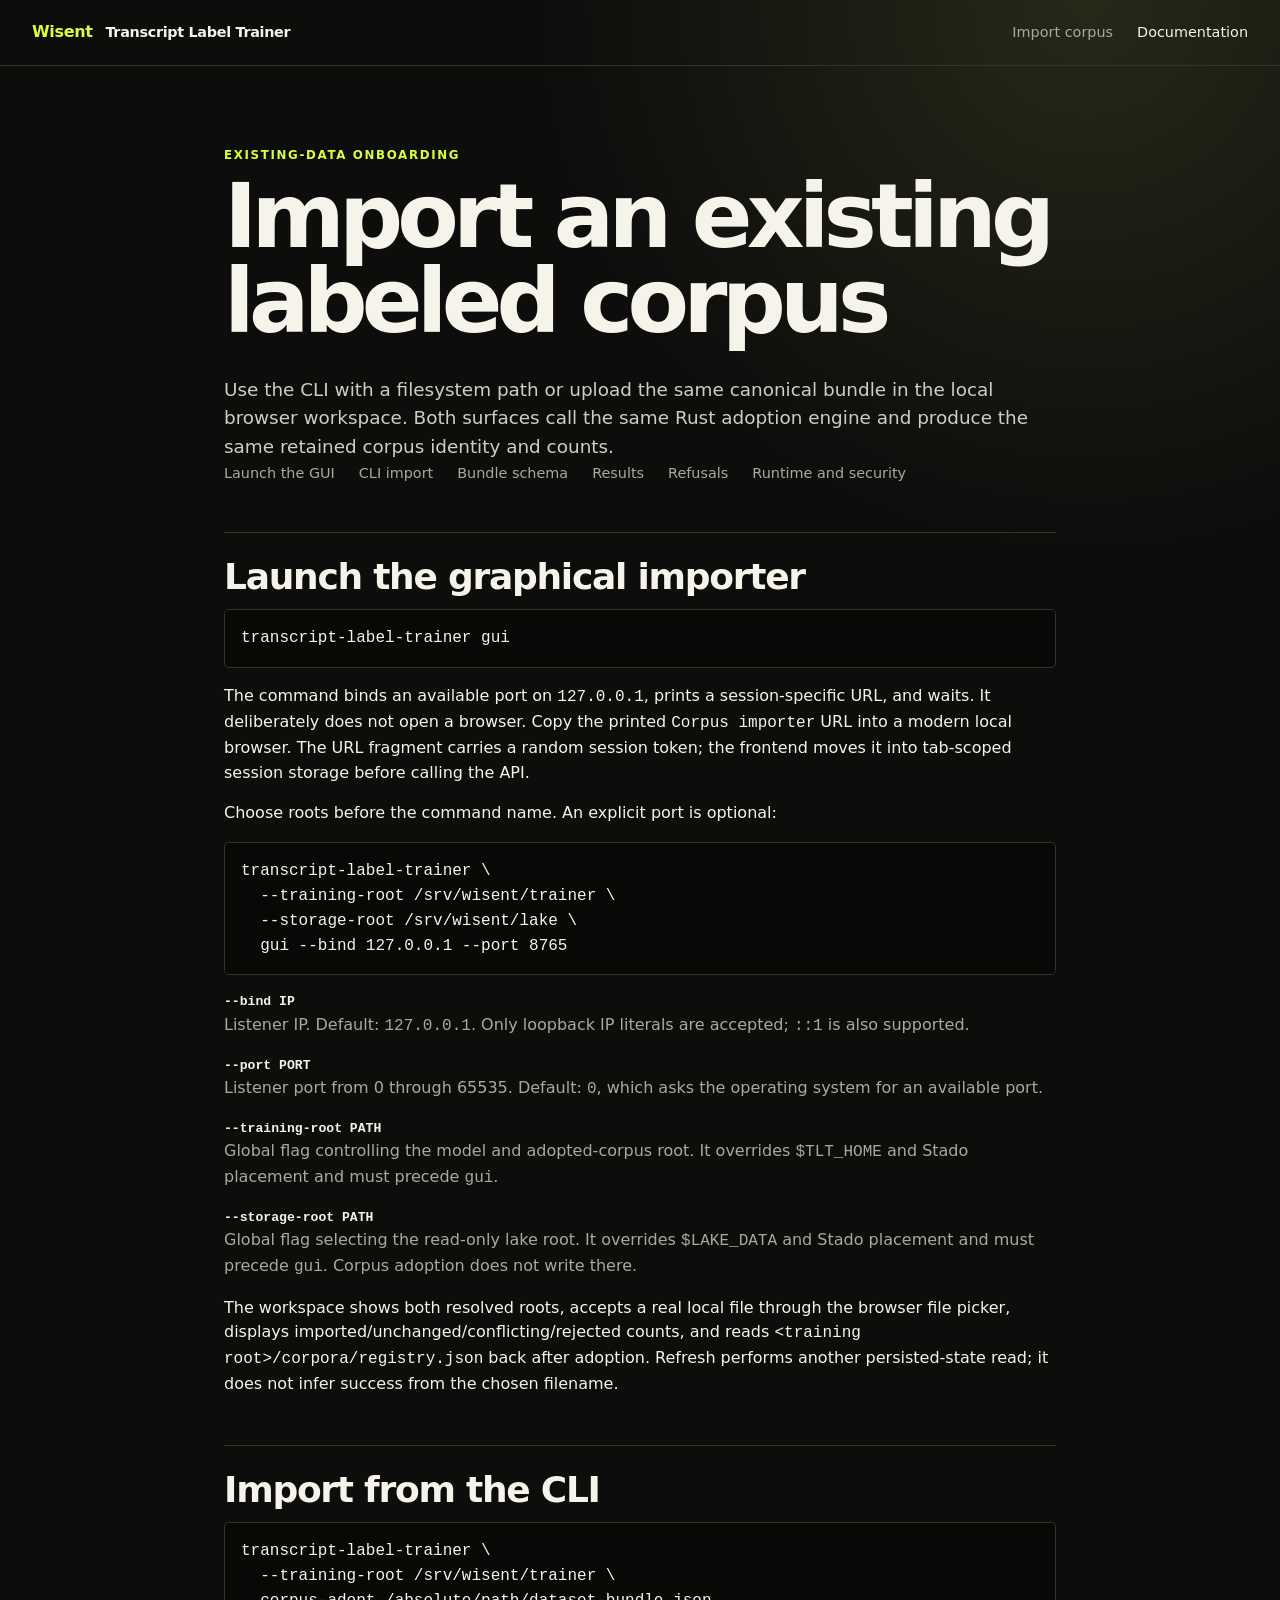
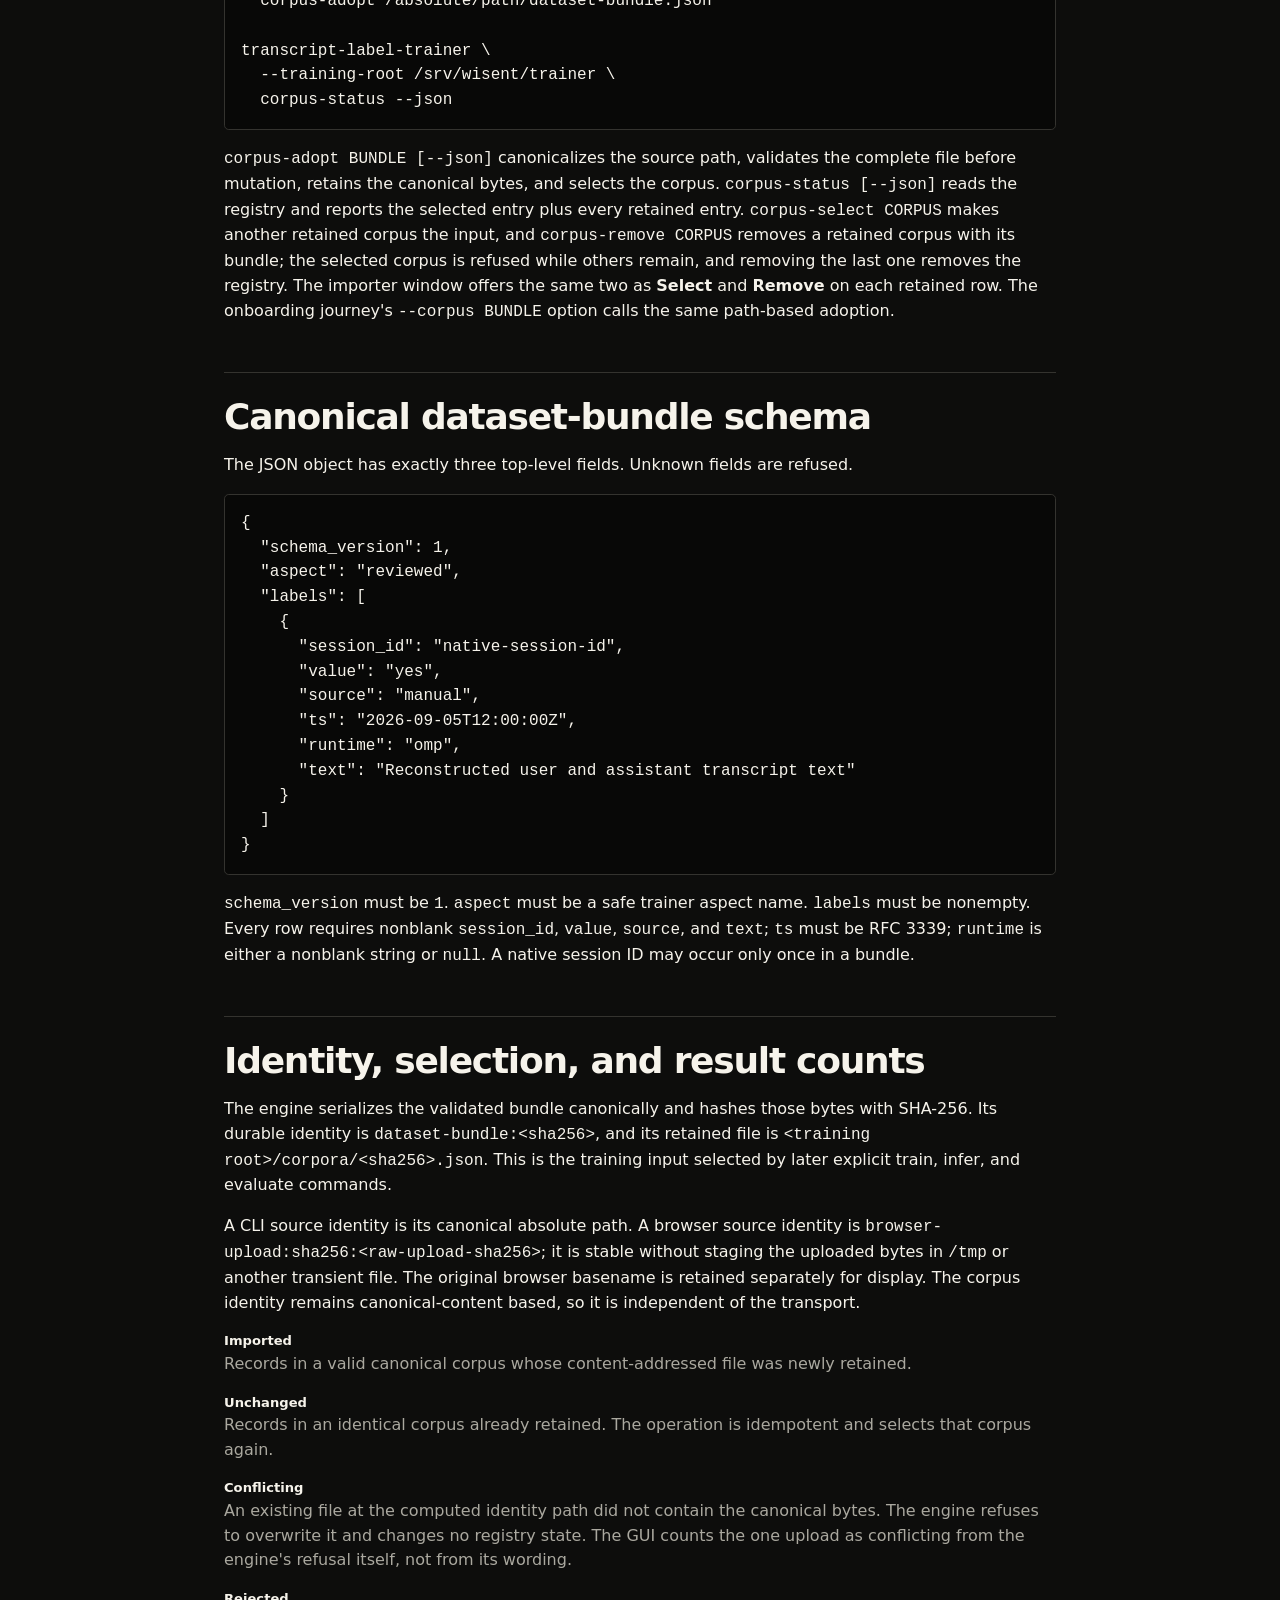
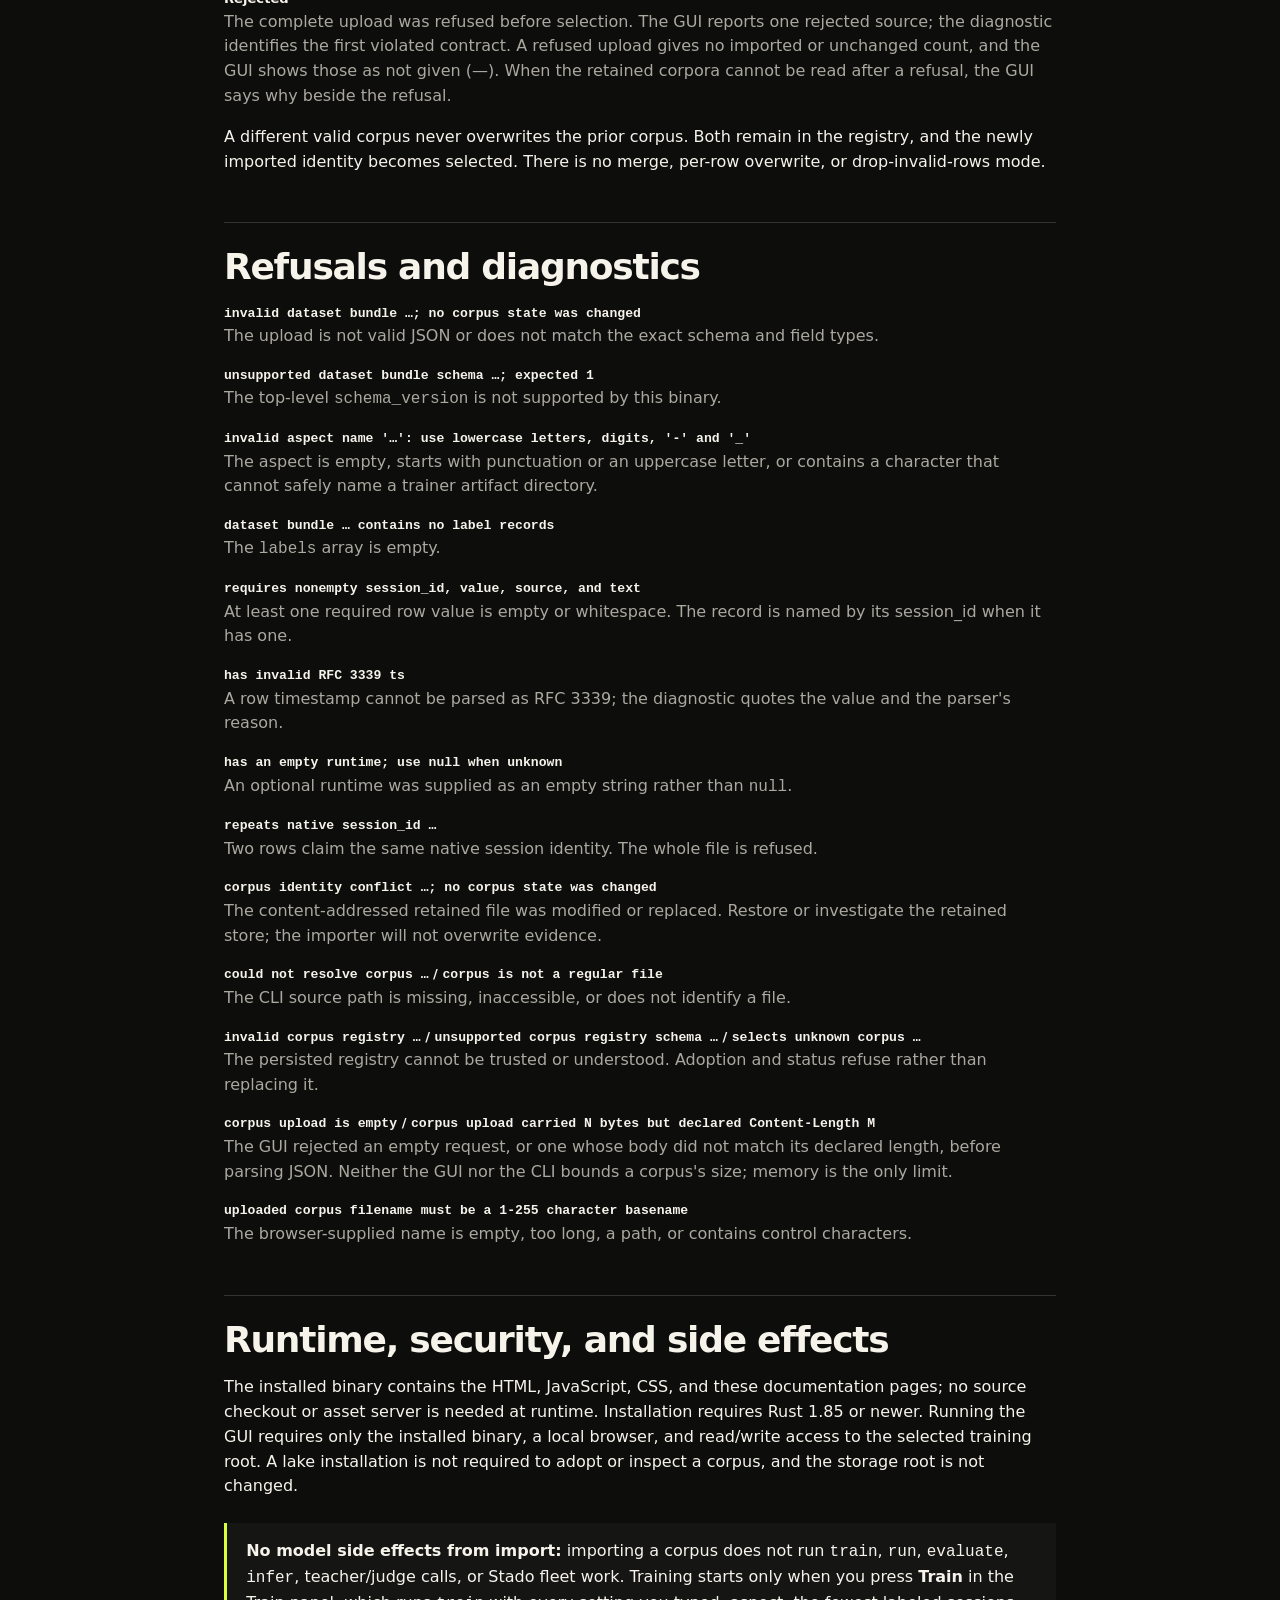
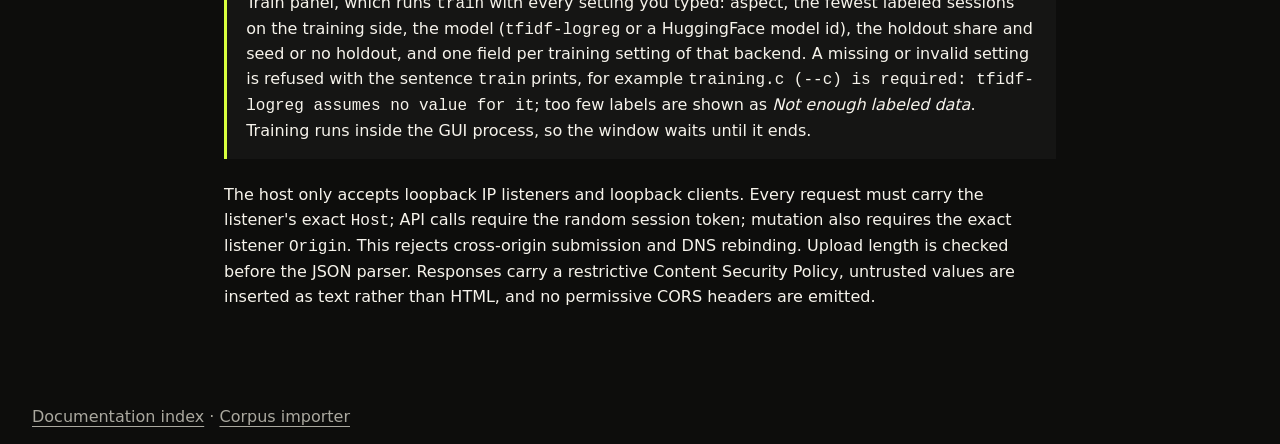
==== commit 5f73c39e: "The corpus GUI counts a conflict from the refusal itself and names every status The GUI decided whet" ====
--- a/docs/corpus-import.html
+++ b/docs/corpus-import.html
@@ -80,8 +80,8 @@
     <dl class="refusals">
       <dt>Imported</dt><dd>Records in a valid canonical corpus whose content-addressed file was newly retained.</dd>
       <dt>Unchanged</dt><dd>Records in an identical corpus already retained. The operation is idempotent and selects that corpus again.</dd>
-      <dt>Conflicting</dt><dd>An existing file at the computed identity path did not contain the canonical bytes. The engine refuses to overwrite it and changes no registry state.</dd>
-      <dt>Rejected</dt><dd>The complete upload was refused before selection. The GUI reports one rejected source; the diagnostic identifies the first violated contract.</dd>
+      <dt>Conflicting</dt><dd>An existing file at the computed identity path did not contain the canonical bytes. The engine refuses to overwrite it and changes no registry state. The GUI counts the one upload as conflicting from the engine's refusal itself, not from its wording.</dd>
+      <dt>Rejected</dt><dd>The complete upload was refused before selection. The GUI reports one rejected source; the diagnostic identifies the first violated contract. A refused upload gives no imported or unchanged count, and the GUI shows those as not given (—). When the retained corpora cannot be read after a refusal, the GUI says why beside the refusal.</dd>
     </dl>
     <p>A different valid corpus never overwrites the prior corpus. Both remain in the registry, and the newly imported identity becomes selected. There is no merge, per-row overwrite, or drop-invalid-rows mode.</p>
 
@@ -91,8 +91,8 @@
       <dt><code>unsupported dataset bundle schema …; expected 1</code></dt><dd>The top-level <code>schema_version</code> is not supported by this binary.</dd>
       <dt><code>invalid aspect name '…': use lowercase letters, digits, '-' and '_'</code></dt><dd>The aspect is empty, starts with punctuation or an uppercase letter, or contains a character that cannot safely name a trainer artifact directory.</dd>
       <dt><code>dataset bundle … contains no label records</code></dt><dd>The <code>labels</code> array is empty.</dd>
-      <dt><code>requires nonempty session_id, value, source, and text</code></dt><dd>At least one required row value is empty or whitespace.</dd>
-      <dt><code>has invalid RFC 3339 ts</code></dt><dd>A row timestamp cannot be parsed as RFC 3339.</dd>
+      <dt><code>requires nonempty session_id, value, source, and text</code></dt><dd>At least one required row value is empty or whitespace. The record is named by its session_id when it has one.</dd>
+      <dt><code>has invalid RFC 3339 ts</code></dt><dd>A row timestamp cannot be parsed as RFC 3339; the diagnostic quotes the value and the parser's reason.</dd>
       <dt><code>has an empty runtime; use null when unknown</code></dt><dd>An optional runtime was supplied as an empty string rather than <code>null</code>.</dd>
       <dt><code>repeats native session_id …</code></dt><dd>Two rows claim the same native session identity. The whole file is refused.</dd>
       <dt><code>corpus identity conflict …; no corpus state was changed</code></dt><dd>The content-addressed retained file was modified or replaced. Restore or investigate the retained store; the importer will not overwrite evidence.</dd>
